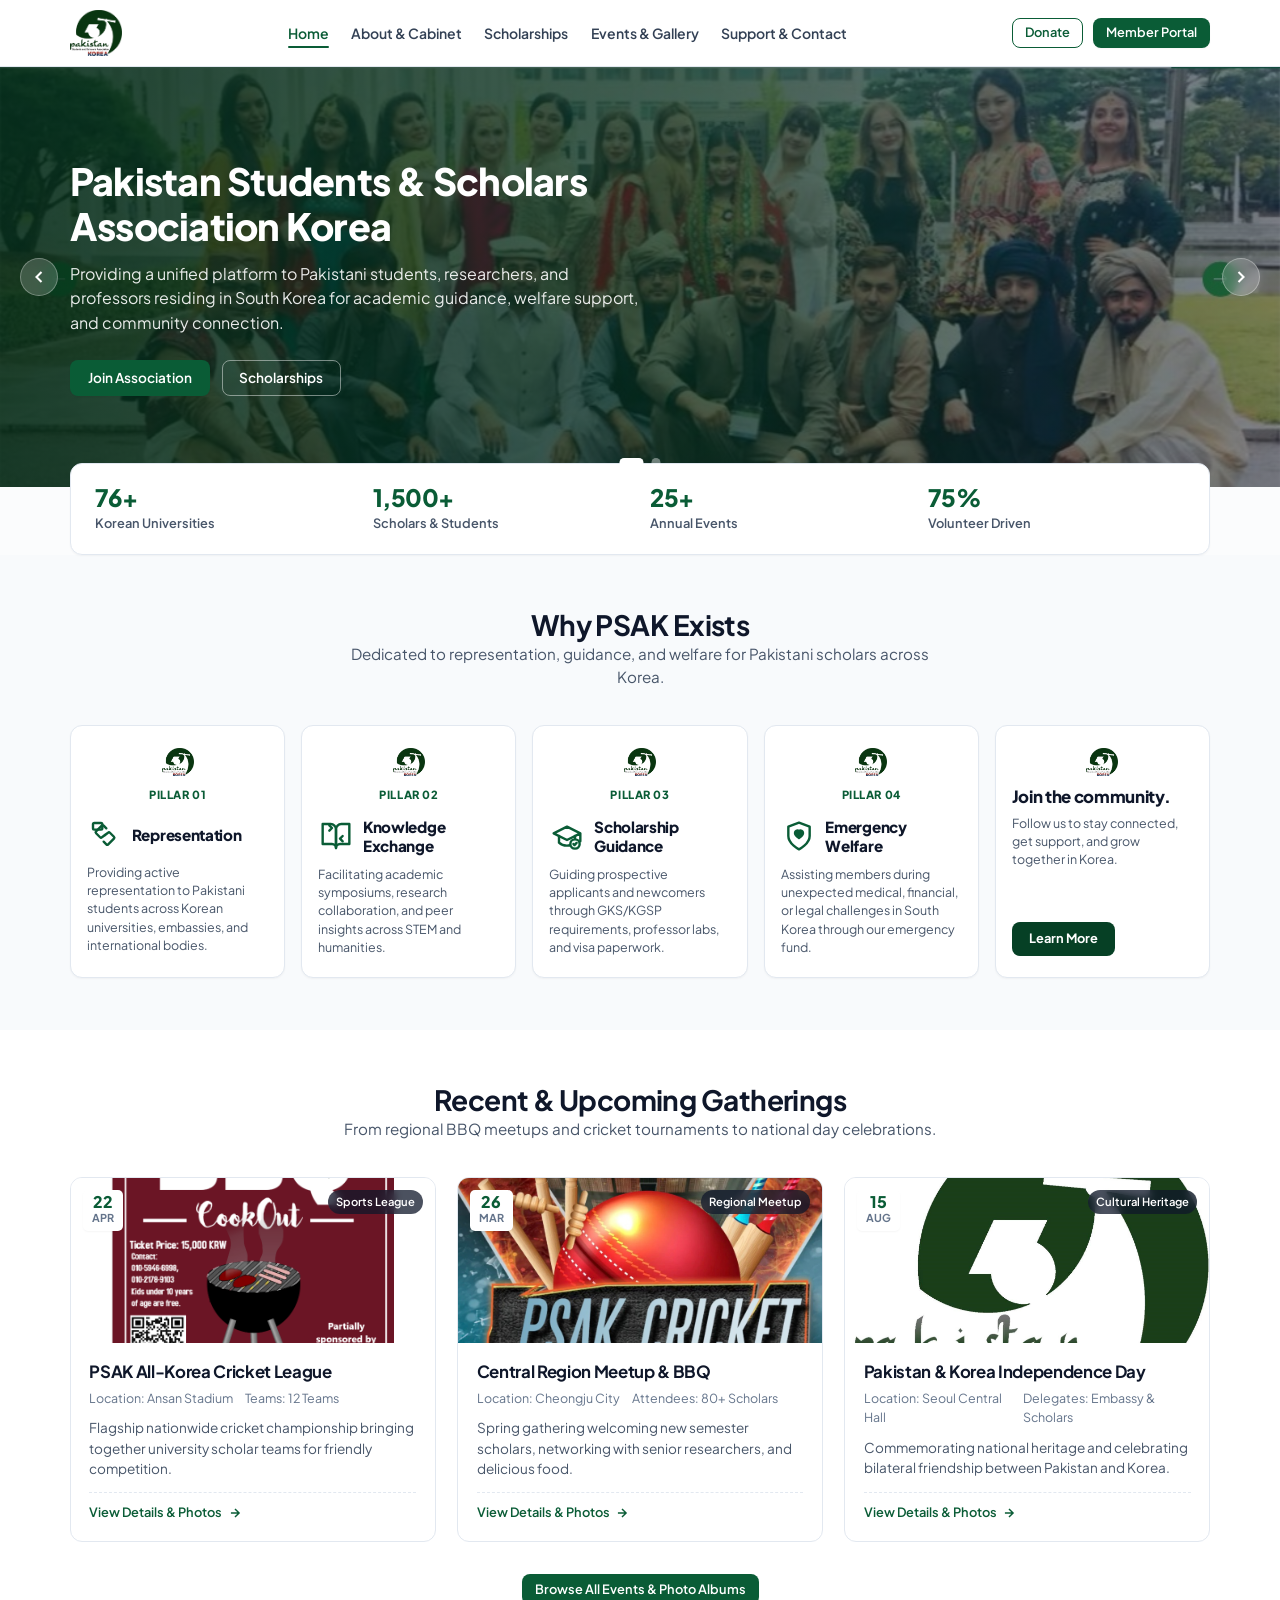
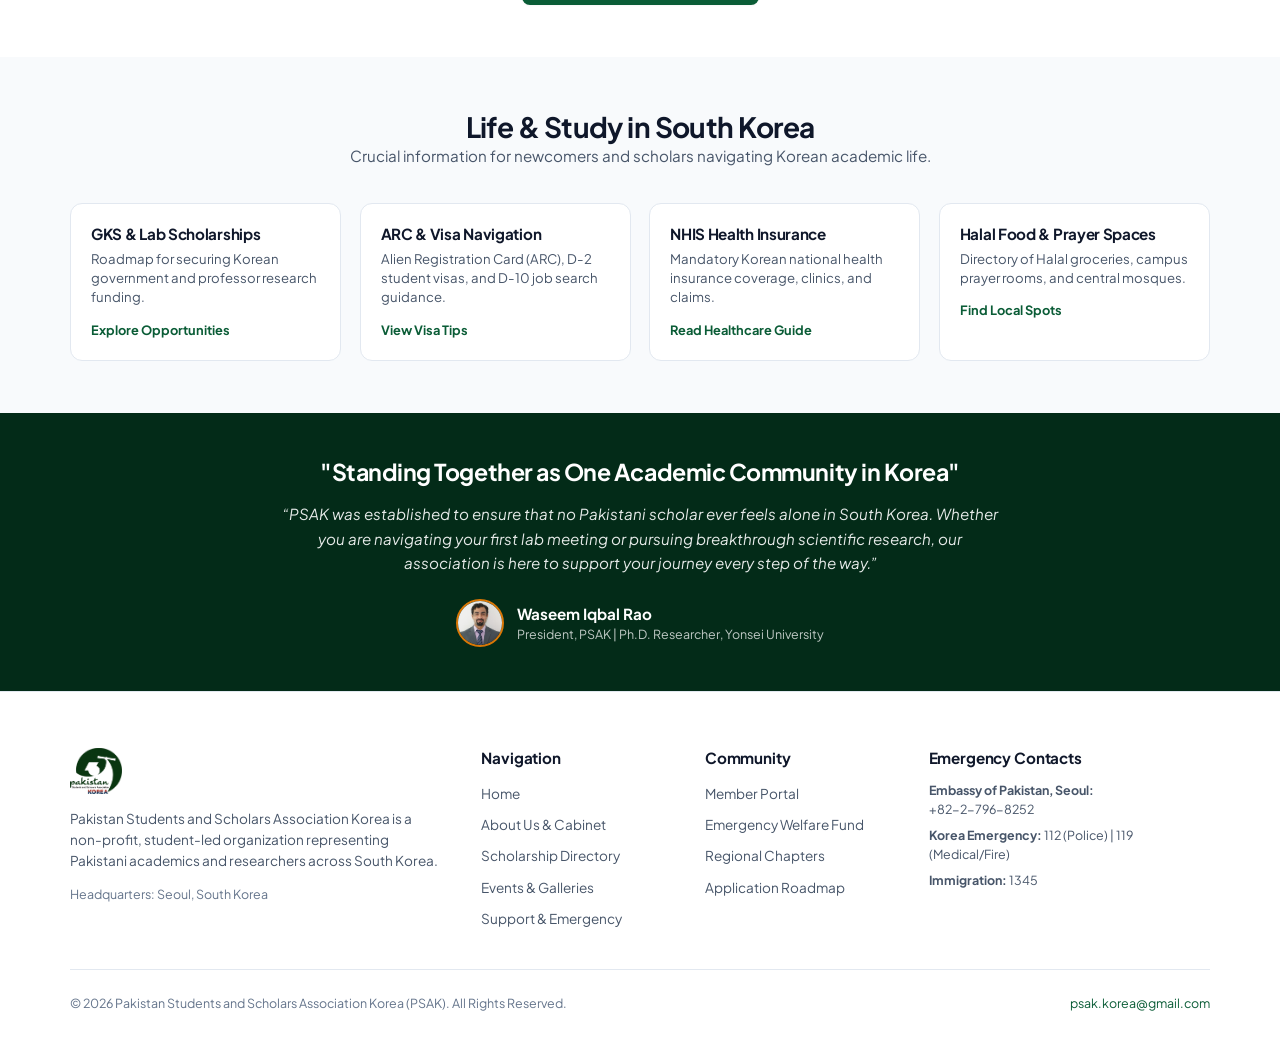
==== psak.site/index.html @ de5d629d "Remove program schedule and highlights section from event modal" ====
<!DOCTYPE html>
<html lang="en">
<head>
  <meta charset="UTF-8">
  <meta name="viewport" content="width=device-width, initial-scale=1.0">
  <title>PSAK | Pakistan Students and Scholars Association Korea</title>
  <meta name="description" content="Official platform for Pakistani students, researchers, and professors residing across South Korea. Empowering academic growth, cultural exchange, and welfare support.">
  <link rel="stylesheet" href="assets/css/style.css">
  <link rel="icon" type="image/png" href="assets/images/psak_logo.png">
</head>
<body>

  <!-- Main Sticky Header -->
  <header class="site-header">
    <div class="container">
      <nav class="nav-container" aria-label="Main Navigation">
        <!-- Official Logo -->
        <a href="index.html" class="brand-logo">
          <img src="assets/images/psak_logo.png" alt="PSAK Logo" class="brand-logo-img">
        </a>

        <!-- Desktop Navigation Menu -->
        <ul class="nav-menu">
          <li><a href="index.html" class="nav-link active">Home</a></li>
          <li><a href="about.html" class="nav-link">About &amp; Cabinet</a></li>
          <li><a href="scholarship.html" class="nav-link">Scholarships</a></li>
          <li><a href="event.html" class="nav-link">Events &amp; Gallery</a></li>
          <li><a href="contact.html" class="nav-link">Support &amp; Contact</a></li>
        </ul>

        <!-- Action Buttons -->
        <div class="nav-actions">
          <button class="btn btn-outline btn-sm open-donate-modal" id="topDonateBtn">Donate</button>
          <a href="login.html" class="btn btn-primary btn-sm">Member Portal</a>
          <button class="mobile-toggle" aria-label="Toggle Navigation Menu">
            <svg width="20" height="20" viewBox="0 0 24 24" fill="none" stroke="currentColor" stroke-width="2" stroke-linecap="round" stroke-linejoin="round">
              <line x1="3" y1="12" x2="21" y2="12"></line><line x1="3" y1="6" x2="21" y2="6"></line><line x1="3" y1="18" x2="21" y2="18"></line>
            </svg>
          </button>
        </div>
      </nav>
    </div>
  </header>

  <!-- Mobile Drawer & Backdrop -->
  <div class="drawer-backdrop"></div>
  <aside class="mobile-drawer">
    <div>
      <div class="drawer-header">
        <a href="index.html" class="brand-logo">
          <img src="assets/images/psak_logo.png" alt="PSAK Logo" style="height: 34px; width: auto;">
        </a>
        <button class="drawer-close" aria-label="Close Navigation Drawer">&times;</button>
      </div>
      <ul class="mobile-menu">
        <li><a href="index.html" class="nav-link active">Home</a></li>
        <li><a href="about.html" class="nav-link">About &amp; Leadership</a></li>
        <li><a href="scholarship.html" class="nav-link">Scholarships in Korea</a></li>
        <li><a href="event.html" class="nav-link">Events &amp; Activities</a></li>
        <li><a href="contact.html" class="nav-link">Contact &amp; Helpdesk</a></li>
      </ul>
    </div>
    <div class="drawer-actions">
      <button class="btn btn-gold btn-block open-donate-modal">Student Emergency Fund</button>
      <a href="login.html" class="btn btn-primary btn-block">Member Portal / Register</a>
    </div>
  </aside>

  <!-- Hero Slideshow Section (Smooth Horizontal Slide-In) -->
  <section class="hero-slider-section">
    <div class="slider-wrapper">
      <div class="slider-track">
        <!-- Slide 1: Original Cultural Gathering Photo -->
        <div class="slide-item" style="background-image: url('assets/images/hero_slide_1.jpg');">
          <div class="slide-overlay"></div>
          <div class="container">
            <div class="slide-content">
              <h1 class="slide-title">Pakistan Students &amp; Scholars Association Korea</h1>
              <p class="slide-desc">
                Providing a unified platform to Pakistani students, researchers, and professors residing in South Korea for academic guidance, welfare support, and community connection.
              </p>
              <div class="slide-cta-group">
                <a href="login.html" class="btn btn-primary">Join Association</a>
                <a href="scholarship.html" class="btn btn-outline-white">Scholarships</a>
              </div>
            </div>
          </div>
        </div>

        <!-- Slide 2: Original Embassy of Pakistan Community Photo -->
        <div class="slide-item" style="background-image: url('assets/images/hero_slide_2.jpg');">
          <div class="slide-overlay"></div>
          <div class="container">
            <div class="slide-content">
              <h1 class="slide-title">Empowering Your Academic Journey in South Korea</h1>
              <p class="slide-desc">
                From laboratory guidance and GKS scholarship navigation to nationwide events, research networks, and welfare assistance.
              </p>
              <div class="slide-cta-group">
                <a href="about.html" class="btn btn-primary">Our Cabinet</a>
                <a href="event.html" class="btn btn-outline-white">Events</a>
              </div>
            </div>
          </div>
        </div>
      </div>
    </div>

    <!-- Navigation Arrows -->
    <div class="slider-arrows">
      <button class="slider-arrow-btn slider-prev" aria-label="Previous Slide">
        <svg width="20" height="20" viewBox="0 0 24 24" fill="none" stroke="currentColor" stroke-width="2.5"><polyline points="15 18 9 12 15 6"></polyline></svg>
      </button>
      <button class="slider-arrow-btn slider-next" aria-label="Next Slide">
        <svg width="20" height="20" viewBox="0 0 24 24" fill="none" stroke="currentColor" stroke-width="2.5"><polyline points="9 18 15 12 9 6"></polyline></svg>
      </button>
    </div>

    <!-- Slide Indicators -->
    <div class="slider-dots">
      <button class="slider-dot active" aria-label="Go to Slide 1"></button>
      <button class="slider-dot" aria-label="Go to Slide 2"></button>
    </div>
  </section>

  <!-- Metric Counter Strip -->
  <section class="container">
    <div class="metrics-strip">
      <div class="metrics-grid">
        <div class="metric-item">
          <div class="metric-number" data-target="109" data-suffix="+">109+</div>
          <div class="metric-label">Korean Universities</div>
        </div>
        <div class="metric-item">
          <div class="metric-number" data-target="1500" data-suffix="+">1,500+</div>
          <div class="metric-label">Scholars &amp; Students</div>
        </div>
        <div class="metric-item">
          <div class="metric-number" data-target="25" data-suffix="+">25+</div>
          <div class="metric-label">Annual Events</div>
        </div>
        <div class="metric-item">
          <div class="metric-number" data-target="100" data-suffix="%">100%</div>
          <div class="metric-label">Volunteer Driven</div>
        </div>
      </div>
    </div>
  </section>

  <!-- Why PSAK Exists Section (5 Pillars with Desktop Grid & Mobile 1-Card Carousel with Arrows & Dots) -->
  <section class="section bg-slate">
    <div class="container">
      <div class="section-header">
        <h2>Why PSAK Exists</h2>
        <p class="lead-text">Dedicated to representation, guidance, and welfare for Pakistani scholars across Korea.</p>
      </div>

      <!-- Carousel Container -->
      <div class="pillars-carousel-wrapper">
        <div class="pillars-5-grid" id="pillarsSliderTrack">
          <!-- Card 1: Representation -->
          <article class="pillar-5-card">
            <img src="assets/images/psak_logo.png" alt="PSAK Logo" class="pillar-top-logo">
            <div class="pillar-tag">PILLAR 01</div>
            <div class="pillar-header-wrap">
              <div class="pillar-svg-icon">
                <svg width="32" height="32" viewBox="0 0 24 24" fill="none" stroke="#0a5c36" stroke-width="1.8" stroke-linecap="round" stroke-linejoin="round">
                  <path d="m11 17 2 2a1 1 0 0 0 1.4 0l4.3-4.3a1 1 0 0 0 0-1.4l-3-3a1 1 0 0 0-1.4 0L12 12"></path>
                  <path d="m13 7-2-2a1 1 0 0 0-1.4 0L5.3 9.3a1 1 0 0 0 0 1.4l3 3a1 1 0 0 0 1.4 0L12 12"></path>
                  <rect x="3" y="3" width="7" height="5" rx="1"></rect>
                </svg>
              </div>
              <h3 class="pillar-title">Representation</h3>
            </div>
            <p class="pillar-desc">
              Providing active representation to Pakistani students across Korean universities, embassies, and international bodies.
            </p>
          </article>

          <!-- Card 2: Knowledge Exchange -->
          <article class="pillar-5-card">
            <img src="assets/images/psak_logo.png" alt="PSAK Logo" class="pillar-top-logo">
            <div class="pillar-tag">PILLAR 02</div>
            <div class="pillar-header-wrap">
              <div class="pillar-svg-icon">
                <svg width="32" height="32" viewBox="0 0 24 24" fill="none" stroke="#0a5c36" stroke-width="1.8" stroke-linecap="round" stroke-linejoin="round">
                  <path d="M2 3h6a4 4 0 0 1 4 4v14a3 3 0 0 0-3-3H2z"></path>
                  <path d="M22 3h-6a4 4 0 0 0-4 4v14a3 3 0 0 1 3-3h7z"></path>
                  <path d="m7 8 2-2-2-2"></path>
                  <path d="m17 12-2 2 2 2"></path>
                </svg>
              </div>
              <h3 class="pillar-title">Knowledge<br>Exchange</h3>
            </div>
            <p class="pillar-desc">
              Facilitating academic symposiums, research collaboration, and peer insights across STEM and humanities.
            </p>
          </article>

          <!-- Card 3: Scholarship Guidance -->
          <article class="pillar-5-card">
            <img src="assets/images/psak_logo.png" alt="PSAK Logo" class="pillar-top-logo">
            <div class="pillar-tag">PILLAR 03</div>
            <div class="pillar-header-wrap">
              <div class="pillar-svg-icon">
                <svg width="32" height="32" viewBox="0 0 24 24" fill="none" stroke="#0a5c36" stroke-width="1.8" stroke-linecap="round" stroke-linejoin="round">
                  <path d="M22 10v6M2 10l10-5 10 5-10 5z"></path>
                  <path d="M6 12v5c3 3 9 3 12 0v-5"></path>
                  <circle cx="18" cy="18" r="3.5" fill="#f0fdf4"></circle>
                  <path d="m16.8 18 0.8 0.8 1.6-1.6"></path>
                </svg>
              </div>
              <h3 class="pillar-title">Scholarship<br>Guidance</h3>
            </div>
            <p class="pillar-desc">
              Guiding prospective applicants and newcomers through GKS/KGSP requirements, professor labs, and visa paperwork.
            </p>
          </article>

          <!-- Card 4: Emergency Welfare -->
          <article class="pillar-5-card">
            <img src="assets/images/psak_logo.png" alt="PSAK Logo" class="pillar-top-logo">
            <div class="pillar-tag">PILLAR 04</div>
            <div class="pillar-header-wrap">
              <div class="pillar-svg-icon">
                <svg width="32" height="32" viewBox="0 0 24 24" fill="none" stroke="#0a5c36" stroke-width="1.8" stroke-linecap="round" stroke-linejoin="round">
                  <path d="M12 22s8-4 8-10V5l-8-3-8 3v7c0 6 8 10 8 10z"></path>
                  <path d="M12 8.5c-1.3-1.3-3 0-3 1.3 0 1.8 3 3.7 3 3.7s3-1.9 3-3.7c0-1.3-1.7-2.6-3-1.3z" fill="#0a5c36"></path>
                </svg>
              </div>
              <h3 class="pillar-title">Emergency<br>Welfare</h3>
            </div>
            <p class="pillar-desc">
              Assisting members during unexpected medical, financial, or legal challenges in South Korea through our emergency fund.
            </p>
          </article>

          <!-- Card 5: Join the Community CTA -->
          <article class="pillar-5-card cta-card">
            <div>
              <img src="assets/images/psak_logo.png" alt="PSAK Logo" class="pillar-top-logo">
              <h3 class="cta-title">Join the community.</h3>
              <p class="pillar-desc" style="margin-bottom: 1.25rem;">
                Follow us to stay connected, get support, and grow together in Korea.
              </p>
            </div>
            <a href="login.html" class="btn btn-learn-more">Learn More</a>
          </article>
        </div>
      </div>

      <!-- Mobile Slider Controls (Arrows and Dots beneath cards) -->
      <div class="pillars-mobile-controls" aria-label="Pillars Slider Controls">
        <button class="pillars-arrow-btn" id="pillarPrevBtn" aria-label="Previous Pillar">
          <svg width="18" height="18" viewBox="0 0 24 24" fill="none" stroke="currentColor" stroke-width="2.5"><polyline points="15 18 9 12 15 6"></polyline></svg>
        </button>
        <div class="pillars-dots" id="pillarDots"></div>
        <button class="pillars-arrow-btn" id="pillarNextBtn" aria-label="Next Pillar">
          <svg width="18" height="18" viewBox="0 0 24 24" fill="none" stroke="currentColor" stroke-width="2.5"><polyline points="9 18 15 12 9 6"></polyline></svg>
        </button>
      </div>
    </div>
  </section>

  <!-- Featured Community Activities / Events Section (Placed on top of Guides section) -->
  <section class="section bg-white">
    <div class="container">
      <div class="section-header">
        <h2>Recent &amp; Upcoming Gatherings</h2>
        <p class="lead-text">From regional BBQ meetups and cricket tournaments to national day celebrations.</p>
      </div>

      <div class="events-grid">
        <!-- Event 1 -->
        <article class="event-card" data-event-id="cricket-league">
          <div class="event-image-wrap">
            <img src="assets/images/events/event_cricket_cover.png" alt="PSAK Cricket League">
            <div class="event-date-badge">
              <span class="day">22</span>
              <span class="month">Apr</span>
            </div>
            <span class="event-category-tag">Sports League</span>
          </div>
          <div class="event-body">
            <h3 class="event-title">PSAK All-Korea Cricket League</h3>
            <div class="event-meta">
              <span>Location: Ansan Stadium</span>
              <span>Teams: 12 Teams</span>
            </div>
            <p class="event-desc">
              Flagship nationwide cricket championship bringing together university scholar teams for friendly competition.
            </p>
          </div>
        </article>

        <!-- Event 2 -->
        <article class="event-card" data-event-id="bbq-meetup">
          <div class="event-image-wrap">
            <img src="assets/images/events/event_bbq_cover.jpg" alt="Central Region Cheongju BBQ">
            <div class="event-date-badge">
              <span class="day">26</span>
              <span class="month">Mar</span>
            </div>
            <span class="event-category-tag">Regional Meetup</span>
          </div>
          <div class="event-body">
            <h3 class="event-title">Central Region Meetup &amp; BBQ</h3>
            <div class="event-meta">
              <span>Location: Cheongju City</span>
              <span>Attendees: 80+ Scholars</span>
            </div>
            <p class="event-desc">
              Spring gathering welcoming new semester scholars, networking with senior researchers, and delicious food.
            </p>
          </div>
        </article>

        <!-- Event 3 -->
        <article class="event-card" data-event-id="independence-day">
          <div class="event-image-wrap">
            <img src="assets/images/events/event_indep_cover.jpg" alt="Independence Day Celebrations">
            <div class="event-date-badge">
              <span class="day">15</span>
              <span class="month">Aug</span>
            </div>
            <span class="event-category-tag">Cultural Heritage</span>
          </div>
          <div class="event-body">
            <h3 class="event-title">Pakistan &amp; Korea Independence Day</h3>
            <div class="event-meta">
              <span>Location: Seoul Central Hall</span>
              <span>Delegates: Embassy &amp; Scholars</span>
            </div>
            <p class="event-desc">
              Commemorating national heritage and celebrating bilateral friendship between Pakistan and Korea.
            </p>
          </div>
        </article>
      </div>

      <div style="text-align: center; margin-top: 2rem;">
        <a href="event.html" class="btn btn-primary btn-sm">Browse All Events &amp; Photo Albums</a>
      </div>
    </div>
  </section>

  <!-- Quick Student Guides to Korea Section -->
  <section class="section bg-slate">
    <div class="container">
      <div class="section-header">
        <h2>Life &amp; Study in South Korea</h2>
        <p class="lead-text">Crucial information for newcomers and scholars navigating Korean academic life.</p>
      </div>

      <div class="guides-grid">
        <div class="guide-box">
          <div class="guide-info">
            <h4>GKS &amp; Lab Scholarships</h4>
            <p>Roadmap for securing Korean government and professor research funding.</p>
            <a href="scholarship.html" class="guide-link">Explore Opportunities</a>
          </div>
        </div>
        <div class="guide-box">
          <div class="guide-info">
            <h4>ARC &amp; Visa Navigation</h4>
            <p>Alien Registration Card (ARC), D-2 student visas, and D-10 job search guidance.</p>
            <a href="contact.html" class="guide-link">View Visa Tips</a>
          </div>
        </div>
        <div class="guide-box">
          <div class="guide-info">
            <h4>NHIS Health Insurance</h4>
            <p>Mandatory Korean national health insurance coverage, clinics, and claims.</p>
            <a href="contact.html" class="guide-link">Read Healthcare Guide</a>
          </div>
        </div>
        <div class="guide-box">
          <div class="guide-info">
            <h4>Halal Food &amp; Prayer Spaces</h4>
            <p>Directory of Halal groceries, campus prayer rooms, and central mosques.</p>
            <a href="contact.html" class="guide-link">Find Local Spots</a>
          </div>
        </div>
      </div>
    </div>
  </section>

  <!-- President's Message Banner -->
  <section class="section bg-emerald" style="padding-top: 2.75rem; padding-bottom: 2.75rem;">
    <div class="container">
      <div style="max-width: 720px; margin: 0 auto; text-align: center;">
        <h2 style="color: var(--white); margin-bottom: 1rem; font-size: 1.45rem;">"Standing Together as One Academic Community in Korea"</h2>
        <blockquote style="font-size: 0.95rem; line-height: 1.6; color: rgba(255, 255, 255, 0.9); margin-bottom: 1.5rem; font-style: italic;">
          “PSAK was established to ensure that no Pakistani scholar ever feels alone in South Korea. Whether you are navigating your first lab meeting or pursuing breakthrough scientific research, our association is here to support your journey every step of the way.”
        </blockquote>
        <div style="display: flex; align-items: center; justify-content: center; gap: 0.85rem;">
          <img src="assets/images/team/waseem_iqbal_president.jpg" alt="President" style="width: 48px; height: 48px; border-radius: 50%; border: 2px solid var(--accent); object-fit: cover;">
          <div style="text-align: left;">
            <div style="font-weight: 700; color: var(--white); font-size: 0.95rem;">Waseem Iqbal Rao</div>
            <div style="font-size: 0.78rem; color: rgba(255, 255, 255, 0.75);">President, PSAK | Ph.D. Researcher, Yonsei University</div>
          </div>
        </div>
      </div>
    </div>
  </section>

  <!-- Emergency Support & Donation Modal -->
  <div class="modal-overlay" id="donationModal" role="dialog" aria-modal="true" aria-labelledby="modalTitle">
    <div class="modal-card">
      <button class="modal-close-btn close-modal" aria-label="Close modal">&times;</button>
      <div style="text-align: center; margin-bottom: 1rem;">
        <h3 id="modalTitle" style="font-size: 1.25rem;">PSAK Student Emergency Fund</h3>
        <p style="font-size: 0.825rem; color: var(--slate-600); margin-top: 0.35rem;">
          Your contributions directly assist fellow Pakistani students facing urgent medical, accommodation, or emergency situations in South Korea.
        </p>
      </div>

      <div class="bank-detail-box">
        <div class="bank-row">
          <span class="bank-label">Bank Name</span>
          <span class="bank-value">KEB HANA BANK (하나은행)</span>
        </div>
        <div class="bank-row">
          <span class="bank-label">Account Number</span>
          <span class="bank-value" id="accountNumDisplay">545-910007-72004</span>
        </div>
        <div class="bank-row">
          <span class="bank-label">Account Holder</span>
          <span class="bank-value">파키스탄 스트던트 앤드 (PSAK)</span>
        </div>
      </div>

      <div style="display: flex; flex-direction: column; gap: 0.5rem;">
        <button class="btn btn-primary btn-block copy-account-btn" data-account="545-910007-72004">
          Copy Account (545-910007-72004)
        </button>
        <button class="btn btn-secondary btn-block close-modal">Close</button>
      </div>
    </div>
  </div>

  <div class="toast-msg"></div>

  <!-- Clean White Footer with Official Logo -->
  <footer class="site-footer">
    <div class="container">
      <div class="footer-grid">
        <div class="footer-col">
          <a href="index.html" class="brand-logo" style="margin-bottom: 0.85rem;">
            <img src="assets/images/psak_logo.png" alt="PSAK Logo" style="height: 46px; width: auto; max-width: 170px; object-fit: contain;">
          </a>
          <p style="margin-bottom: 0.85rem;">
            Pakistan Students and Scholars Association Korea is a non-profit, student-led organization representing Pakistani academics and researchers across South Korea.
          </p>
          <p style="font-size: 0.78rem; color: var(--slate-500);">
            Headquarters: Seoul, South Korea
          </p>
        </div>

        <div class="footer-col">
          <h4>Navigation</h4>
          <ul class="footer-links">
            <li><a href="index.html">Home</a></li>
            <li><a href="about.html">About Us &amp; Cabinet</a></li>
            <li><a href="scholarship.html">Scholarship Directory</a></li>
            <li><a href="event.html">Events &amp; Galleries</a></li>
            <li><a href="contact.html">Support &amp; Emergency</a></li>
          </ul>
        </div>

        <div class="footer-col">
          <h4>Community</h4>
          <ul class="footer-links">
            <li><a href="login.html">Member Portal</a></li>
            <li><a href="#" class="open-donate-modal">Emergency Welfare Fund</a></li>
            <li><a href="about.html#regional">Regional Chapters</a></li>
            <li><a href="scholarship.html#roadmap">Application Roadmap</a></li>
          </ul>
        </div>

        <div class="footer-col">
          <h4>Emergency Contacts</h4>
          <p style="font-size: 0.78rem; margin-bottom: 0.4rem;">
            <strong>Embassy of Pakistan, Seoul:</strong><br>
            +82-2-796-8252
          </p>
          <p style="font-size: 0.78rem; margin-bottom: 0.4rem;">
            <strong>Korea Emergency:</strong> 112 (Police) | 119 (Medical/Fire)
          </p>
          <p style="font-size: 0.78rem;">
            <strong>Immigration:</strong> 1345
          </p>
        </div>
      </div>

      <div class="footer-bottom">
        <div>&copy; 2026 Pakistan Students and Scholars Association Korea (PSAK). All Rights Reserved.</div>
        <div style="display: flex; gap: 1rem;">
          <a href="mailto:psak.korea@gmail.com">psak.korea@gmail.com</a>
        </div>
      </div>
    </div>
  </footer>

  <!-- Interactive Event Details & Related Pictures Modal -->
  <div class="event-detail-modal-overlay" id="eventDetailModal" role="dialog" aria-modal="true" aria-labelledby="eventModalTitle">
    <div class="event-detail-modal-card">
      
      <!-- Hero Header -->
      <div class="event-modal-hero">
        <img src="" alt="" id="eventModalCoverImg" class="event-modal-hero-bg">
        <div class="event-modal-header-top">
          <span class="event-modal-category" id="eventModalCategoryBadge">Event</span>
          <button class="event-modal-close-btn" aria-label="Close Event Details">&times;</button>
        </div>
        <h2 class="event-modal-title" id="eventModalTitle">Event Title</h2>
        <div class="event-modal-meta-grid">
          <div class="event-modal-meta-chip">
            <svg width="15" height="15" viewBox="0 0 24 24" fill="none" stroke="currentColor" stroke-width="2"><circle cx="12" cy="12" r="10"/><polyline points="12 6 12 12 16 14"/></svg>
            <span id="eventModalDate">Date &amp; Time</span>
          </div>
          <div class="event-modal-meta-chip">
            <svg width="15" height="15" viewBox="0 0 24 24" fill="none" stroke="currentColor" stroke-width="2"><path d="M21 10c0 7-9 13-9 13s-9-6-9-13a9 9 0 0 1 18 0z"/><circle cx="12" cy="10" r="3"/></svg>
            <span id="eventModalLocation">Location</span>
          </div>
          <div class="event-modal-meta-chip">
            <svg width="15" height="15" viewBox="0 0 24 24" fill="none" stroke="currentColor" stroke-width="2"><path d="M17 21v-2a4 4 0 0 0-4-4H5a4 4 0 0 0-4 4v2"/><circle cx="9" cy="7" r="4"/><path d="M23 21v-2a4 4 0 0 0-3-3.87"/><path d="M16 3.13a4 4 0 0 1 0 7.75"/></svg>
            <span id="eventModalAttendance">Attendance</span>
          </div>
          <div class="event-modal-meta-chip">
            <svg width="15" height="15" viewBox="0 0 24 24" fill="none" stroke="currentColor" stroke-width="2"><rect x="3" y="4" width="18" height="18" rx="2" ry="2"/><line x1="16" y1="2" x2="16" y2="6"/><line x1="8" y1="2" x2="8" y2="6"/><line x1="3" y1="10" x2="21" y2="10"/></svg>
            <span id="eventModalOrganizer">Organizer</span>
          </div>
        </div>
      </div>

      <!-- Scrollable Body -->
      <div class="event-modal-body">
        
        <!-- About Program -->
        <div class="event-modal-section">
          <h4 class="event-modal-section-title">
            <svg width="18" height="18" viewBox="0 0 24 24" fill="none" stroke="currentColor" stroke-width="2"><circle cx="12" cy="12" r="10"/><line x1="12" y1="16" x2="12" y2="12"/><line x1="12" y1="8" x2="12.01" y2="8"/></svg>
            Program Overview
          </h4>
          <p class="event-modal-desc-text" id="eventModalOverview"></p>
        </div>

        <!-- Important Information & Inclusions -->
        <div class="event-modal-section">
          <h4 class="event-modal-section-title">
            <svg width="18" height="18" viewBox="0 0 24 24" fill="none" stroke="currentColor" stroke-width="2"><path d="M14 2H6a2 2 0 0 0-2 2v16a2 2 0 0 0 2 2h12a2 2 0 0 0 2-2V8z"/><polyline points="14 2 14 8 20 8"/></svg>
            Key Details &amp; Event Inclusions
          </h4>
          <div class="event-inclusions-grid" id="eventModalInclusions"></div>
        </div>

        <!-- Related Pictures & Gallery Album -->
        <div class="event-modal-section">
          <h4 class="event-modal-section-title">
            <svg width="18" height="18" viewBox="0 0 24 24" fill="none" stroke="currentColor" stroke-width="2"><rect x="3" y="3" width="18" height="18" rx="2" ry="2"/><circle cx="8.5" cy="8.5" r="1.5"/><polyline points="21 15 16 10 5 21"/></svg>
            Related Pictures &amp; Event Album <span class="count-badge" id="eventModalPhotosCount">(0 Photos)</span>
          </h4>
          <p style="font-size: 0.8rem; color: var(--slate-500); margin-bottom: 0.85rem;">Click any photo below to inspect high-resolution album capture.</p>
          <div class="event-photos-grid" id="eventModalPhotos"></div>
        </div>

      </div>

      <!-- Footer Actions -->
      <div class="event-modal-footer">
        <div class="event-modal-footer-left">
          <button type="button" class="btn btn-outline btn-sm" id="eventModalShareBtn">
            <svg width="14" height="14" viewBox="0 0 24 24" fill="none" stroke="currentColor" stroke-width="2" style="margin-right: 4px;"><circle cx="18" cy="5" r="3"/><circle cx="6" cy="12" r="3"/><circle cx="18" cy="19" r="3"/><line x1="8.59" y1="13.51" x2="15.42" y2="17.49"/><line x1="15.41" y1="6.51" x2="8.59" y2="10.49"/></svg>
            Share Event
          </button>
          <button type="button" class="btn btn-outline btn-sm" id="eventModalContactBtn">
            Contact Organizer
          </button>
        </div>
        <div class="event-modal-footer-right">
          <button type="button" class="btn btn-primary btn-sm" id="eventModalCloseBtn">Close</button>
        </div>
      </div>

    </div>
  </div>

  <!-- Interactive Lightbox Modal -->
  <div class="lightbox-modal" id="galleryLightbox" role="dialog" aria-modal="true">
    <button class="lightbox-close" aria-label="Close Lightbox">&times;</button>
    <div class="lightbox-content">
      <img src="" alt="Enlarged Photo" class="lightbox-img">
      <div class="lightbox-caption"></div>
    </div>
  </div>

  <script src="assets/js/slider.js"></script>
  <script src="assets/js/main.js"></script>
  <script src="assets/js/gallery.js"></script>
  <script src="assets/js/events-modal.js"></script>
</body>
</html>
---- psak.site/assets/css/style.css ----
/* ==========================================================================
   PSAK (Pakistan Students and Scholars Association Korea)
   Modern Minimal Design System & Refined Stylesheet
   ========================================================================== */

@import url('https://fonts.googleapis.com/css2?family=Plus+Jakarta+Sans:ital,wght@0,400;0,500;0,600;0,700;0,800;1,400;1,600&display=swap');

/* --- Design Tokens & Variables --- */
:root {
  /* Brand Colors */
  --primary: #0a5c36;
  --primary-dark: #064025;
  --primary-deep: #032b18;
  --primary-light: #16a34a;
  --primary-50: #f0fdf4;
  --primary-100: #dcfce7;
  --primary-200: #bbf7d0;

  /* Accent Gold / Amber */
  --accent: #d97706;
  --accent-light: #f59e0b;
  --accent-50: #fffbeb;
  --accent-100: #fef3c7;

  /* Neutral Slates */
  --slate-900: #0f172a;
  --slate-800: #1e293b;
  --slate-700: #334155;
  --slate-600: #475569;
  --slate-500: #64748b;
  --slate-400: #94a3b8;
  --slate-300: #cbd5e1;
  --slate-200: #e2e8f0;
  --slate-100: #f1f5f9;
  --slate-50: #f8fafc;
  --white: #ffffff;

  /* Typography */
  --font-main: 'Plus Jakarta Sans', -apple-system, BlinkMacSystemFont, 'Segoe UI', Roboto, Helvetica, Arial, sans-serif;

  /* Shadows */
  --shadow-sm: 0 1px 2px 0 rgba(0, 0, 0, 0.04);
  --shadow-md: 0 4px 6px -1px rgba(0, 0, 0, 0.05), 0 2px 4px -2px rgba(0, 0, 0, 0.03);
  --shadow-lg: 0 10px 15px -3px rgba(0, 0, 0, 0.06), 0 4px 6px -4px rgba(0, 0, 0, 0.02);
  --shadow-xl: 0 20px 25px -5px rgba(0, 0, 0, 0.07), 0 8px 10px -6px rgba(0, 0, 0, 0.03);
  --shadow-emerald: 0 8px 20px -4px rgba(10, 92, 54, 0.2);

  /* Borders & Radius */
  --radius-sm: 5px;
  --radius-md: 8px;
  --radius-lg: 12px;
  --radius-xl: 18px;
  --radius-full: 9999px;
  --border-color: #e2e8f0;

  /* Transitions */
  --transition-fast: 0.15s ease;
  --transition-normal: 0.25s ease;
  --transition-smooth: 0.35s cubic-bezier(0.16, 1, 0.3, 1);
}

/* --- Base & Reset --- */
*, *::before, *::after {
  box-sizing: border-box;
  margin: 0;
  padding: 0;
}

html, body {
  width: 100%;
  max-width: 100%;
  overflow-x: hidden;
}

html {
  font-family: var(--font-main);
  color: var(--slate-800);
  background-color: #fbfcfd;
  line-height: 1.55;
  -webkit-text-size-adjust: 100%;
  scroll-behavior: smooth;
}

body {
  font-size: 0.9375rem;
  font-weight: 400;
  display: flex;
  flex-direction: column;
  min-height: 100vh;
}

img, svg {
  display: block;
  max-width: 100%;
  height: auto;
}

a {
  color: var(--primary);
  text-decoration: none;
  transition: color var(--transition-fast);
}

a:hover {
  color: var(--primary-dark);
}

button, input, select, textarea {
  font-family: inherit;
  font-size: inherit;
}

/* --- Refined Minimal Typography --- */
h1, h2, h3, h4, h5, h6 {
  color: var(--slate-900);
  font-weight: 700;
  line-height: 1.25;
  letter-spacing: -0.02em;
}

h1 { font-size: clamp(1.65rem, 2.5vw + 0.8rem, 2.25rem); }
h2 { font-size: clamp(1.35rem, 1.8vw + 0.5rem, 1.75rem); }
h3 { font-size: clamp(1.1rem, 1.2vw + 0.3rem, 1.35rem); }
h4 { font-size: 1.05rem; }
p { color: var(--slate-600); margin-bottom: 0.85rem; font-size: 0.925rem; }
p:last-child { margin-bottom: 0; }

.lead-text {
  font-size: 0.95rem;
  color: var(--slate-600);
  line-height: 1.55;
}

.section-header {
  text-align: center;
  max-width: 620px;
  margin: 0 auto 2.25rem auto;
}

.section-header.text-left {
  text-align: left;
  margin-left: 0;
}

/* --- Layout Containers --- */
.container {
  width: 100%;
  max-width: 1180px;
  margin-left: auto;
  margin-right: auto;
  padding-left: 1.25rem;
  padding-right: 1.25rem;
}

.section {
  padding-top: 3.25rem;
  padding-bottom: 3.25rem;
  position: relative;
}

.section-sm {
  padding-top: 2.25rem;
  padding-bottom: 2.25rem;
}

.bg-slate { background-color: var(--slate-50); }
.bg-white { background-color: var(--white); }
.bg-emerald { background-color: var(--primary-deep); color: var(--white); }

/* --- Main Header & Sticky Navigation --- */
.site-header {
  position: sticky;
  top: 0;
  z-index: 1000;
  background-color: rgba(255, 255, 255, 0.98);
  backdrop-filter: blur(10px);
  -webkit-backdrop-filter: blur(10px);
  border-bottom: 1px solid var(--border-color);
  transition: all var(--transition-normal);
}

.site-header.scrolled {
  box-shadow: var(--shadow-sm);
}

.nav-container {
  display: flex;
  align-items: center;
  justify-content: space-between;
  height: 4.1rem;
  gap: 1rem;
}

/* Header Logo */
.brand-logo {
  display: flex;
  align-items: center;
  gap: 0.6rem;
  text-decoration: none;
  flex-shrink: 0;
}

.brand-logo-img {
  height: 46px;
  width: auto;
  max-width: 180px;
  object-fit: contain;
  display: block;
}

/* Desktop Navigation Menu */
.nav-menu {
  display: flex;
  align-items: center;
  gap: 1.4rem;
  list-style: none;
}

.nav-link {
  font-size: 0.875rem;
  font-weight: 600;
  color: var(--slate-700);
  padding: 0.4rem 0;
  position: relative;
  transition: color var(--transition-fast);
}

.nav-link:hover, .nav-link.active {
  color: var(--primary);
}

.nav-link.active::after {
  content: '';
  position: absolute;
  bottom: 0;
  left: 0;
  right: 0;
  height: 2px;
  background-color: var(--primary);
  border-radius: 2px;
}

/* Header Actions */
.nav-actions {
  display: flex;
  align-items: center;
  gap: 0.6rem;
  flex-shrink: 0;
}

/* Mobile Hamburger Toggle */
.mobile-toggle {
  display: none;
  background: transparent;
  border: 1px solid var(--slate-200);
  border-radius: var(--radius-md);
  padding: 0.35rem;
  cursor: pointer;
  color: var(--slate-800);
  width: 36px;
  height: 36px;
  align-items: center;
  justify-content: center;
  transition: background var(--transition-fast);
}

.mobile-toggle:hover {
  background-color: var(--slate-100);
}

/* Mobile Drawer */
.mobile-drawer {
  position: fixed;
  top: 0;
  right: -100%;
  width: 82%;
  max-width: 310px;
  height: 100vh;
  background-color: var(--white);
  z-index: 1100;
  box-shadow: -6px 0 20px rgba(0, 0, 0, 0.1);
  padding: 1.25rem 1.25rem;
  display: flex;
  flex-direction: column;
  justify-content: space-between;
  transition: right var(--transition-smooth);
}

.mobile-drawer.open {
  right: 0;
}

.drawer-backdrop {
  position: fixed;
  top: 0;
  left: 0;
  width: 100vw;
  height: 100vh;
  background-color: rgba(15, 23, 42, 0.45);
  backdrop-filter: blur(3px);
  z-index: 1050;
  opacity: 0;
  visibility: hidden;
  transition: all var(--transition-normal);
}

.drawer-backdrop.active {
  opacity: 1;
  visibility: visible;
}

.drawer-header {
  display: flex;
  align-items: center;
  justify-content: space-between;
  margin-bottom: 1.5rem;
  padding-bottom: 0.75rem;
  border-bottom: 1px solid var(--slate-200);
}

.drawer-close {
  background: none;
  border: none;
  font-size: 1.4rem;
  cursor: pointer;
  color: var(--slate-600);
  padding: 0.25rem;
}

.mobile-menu {
  list-style: none;
  display: flex;
  flex-direction: column;
  gap: 0.4rem;
}

.mobile-menu .nav-link {
  display: block;
  font-size: 0.95rem;
  padding: 0.6rem 0.85rem;
  border-radius: var(--radius-md);
}

.mobile-menu .nav-link:hover, .mobile-menu .nav-link.active {
  background-color: var(--primary-50);
}

.drawer-actions {
  display: flex;
  flex-direction: column;
  gap: 0.6rem;
  padding-top: 1.25rem;
  border-top: 1px solid var(--slate-200);
}

/* --- Buttons --- */
.btn {
  display: inline-flex;
  align-items: center;
  justify-content: center;
  gap: 0.4rem;
  font-size: 0.85rem;
  font-weight: 600;
  padding: 0.5rem 1.05rem;
  border-radius: var(--radius-md);
  border: 1px solid transparent;
  cursor: pointer;
  transition: all var(--transition-normal);
  line-height: 1.35;
  white-space: nowrap;
}

.btn-sm {
  padding: 0.35rem 0.75rem;
  font-size: 0.8rem;
}

.btn-lg {
  padding: 0.65rem 1.4rem;
  font-size: 0.925rem;
  border-radius: var(--radius-md);
}

.btn-primary {
  background-color: var(--primary);
  color: var(--white);
  box-shadow: var(--shadow-sm);
}

.btn-primary:hover {
  background-color: var(--primary-dark);
  color: var(--white);
  box-shadow: var(--shadow-emerald);
  transform: translateY(-1px);
}

.btn-secondary {
  background-color: var(--slate-100);
  color: var(--slate-800);
  border-color: var(--slate-200);
}

.btn-secondary:hover {
  background-color: var(--slate-200);
  color: var(--slate-900);
}

.btn-outline {
  background-color: transparent;
  color: var(--primary);
  border-color: var(--primary);
}

.btn-outline:hover {
  background-color: var(--primary);
  color: var(--white);
}

.btn-outline-white {
  background-color: transparent;
  color: var(--white);
  border-color: rgba(255, 255, 255, 0.45);
}

.btn-outline-white:hover {
  background-color: rgba(255, 255, 255, 0.15);
  border-color: var(--white);
  color: var(--white);
}

.btn-gold {
  background-color: var(--accent);
  color: var(--white);
}

.btn-gold:hover {
  background-color: #b45309;
  color: var(--white);
  transform: translateY(-1px);
}

.btn-block {
  width: 100%;
}

/* --- Hero Slideshow Section (Smooth Horizontal Slide-In) --- */
.hero-slider-section {
  position: relative;
  background-color: var(--slate-900);
  min-height: 420px;
  overflow: hidden;
}

.slider-wrapper {
  position: relative;
  width: 100%;
  height: 420px;
  overflow: hidden;
}

.slider-track {
  display: flex;
  width: 100%;
  height: 100%;
  transition: transform 0.6s cubic-bezier(0.25, 1, 0.5, 1);
  will-change: transform;
}

.slide-item {
  min-width: 100%;
  width: 100%;
  height: 100%;
  position: relative;
  background-size: cover;
  background-position: center center;
  background-repeat: no-repeat;
  display: flex;
  align-items: center;
  flex-shrink: 0;
}

.slide-overlay {
  position: absolute;
  top: 0;
  left: 0;
  right: 0;
  bottom: 0;
  background: linear-gradient(
    90deg,
    rgba(3, 43, 24, 0.88) 0%,
    rgba(3, 43, 24, 0.72) 55%,
    rgba(15, 23, 42, 0.5) 100%
  );
  z-index: 1;
}

.slide-content {
  position: relative;
  z-index: 3;
  color: var(--white);
  max-width: 660px;
  padding: 1.5rem 0;
}

.slide-title {
  color: var(--white);
  font-size: clamp(1.45rem, 2.8vw + 0.6rem, 2.35rem);
  font-weight: 800;
  line-height: 1.2;
  margin-bottom: 0.85rem;
  letter-spacing: -0.02em;
}

.slide-desc {
  color: rgba(255, 255, 255, 0.9);
  font-size: clamp(0.85rem, 1.1vw + 0.3rem, 1.0rem);
  line-height: 1.55;
  margin-bottom: 1.5rem;
  max-width: 580px;
}

.slide-cta-group {
  display: flex;
  align-items: center;
  flex-wrap: wrap;
  gap: 0.75rem;
}

/* Slider Controls */
.slider-arrows {
  position: absolute;
  top: 50%;
  left: 0;
  right: 0;
  transform: translateY(-50%);
  display: flex;
  justify-content: space-between;
  padding: 0 1.25rem;
  z-index: 10;
  pointer-events: none;
}

.slider-arrow-btn {
  pointer-events: auto;
  width: 38px;
  height: 38px;
  border-radius: 50%;
  background-color: rgba(255, 255, 255, 0.18);
  border: 1px solid rgba(255, 255, 255, 0.3);
  backdrop-filter: blur(6px);
  color: var(--white);
  display: flex;
  align-items: center;
  justify-content: center;
  cursor: pointer;
  transition: all var(--transition-fast);
}

.slider-arrow-btn:hover {
  background-color: var(--white);
  color: var(--slate-900);
}

.slider-dots {
  position: absolute;
  bottom: 1.25rem;
  left: 50%;
  transform: translateX(-50%);
  display: flex;
  align-items: center;
  gap: 0.5rem;
  z-index: 10;
}

.slider-dot {
  width: 9px;
  height: 9px;
  border-radius: var(--radius-full);
  background-color: rgba(255, 255, 255, 0.4);
  border: none;
  cursor: pointer;
  transition: all var(--transition-fast);
}

.slider-dot.active {
  width: 24px;
  background-color: var(--white);
}

/* --- Metric Counter Strip --- */
.metrics-strip {
  background-color: var(--white);
  border: 1px solid var(--border-color);
  box-shadow: var(--shadow-sm);
  position: relative;
  z-index: 5;
  margin-top: -24px;
  border-radius: var(--radius-lg);
  padding: 1.25rem 1.5rem;
}

.metrics-grid {
  display: grid;
  grid-template-columns: repeat(4, 1fr);
  gap: 1.25rem;
}

.metric-item {
  display: flex;
  flex-direction: column;
  justify-content: center;
}

.metric-number {
  font-size: 1.5rem;
  font-weight: 800;
  color: var(--primary);
  line-height: 1.1;
  letter-spacing: -0.02em;
}

.metric-label {
  font-size: 0.8rem;
  font-weight: 600;
  color: var(--slate-600);
  margin-top: 0.25rem;
}

/* --- Refined 5-Card Pillars Section (Desktop 5-Col Grid / Mobile 1-Card Slider) --- */
.pillars-carousel-wrapper {
  width: 100%;
  position: relative;
}

.pillars-5-grid {
  display: grid;
  grid-template-columns: repeat(5, minmax(0, 1fr));
  gap: 1rem;
}

.pillar-5-card {
  background-color: var(--white);
  border: 1px solid var(--border-color);
  border-radius: var(--radius-lg);
  padding: 1.35rem 1rem;
  display: flex;
  flex-direction: column;
  box-shadow: var(--shadow-sm);
  transition: all var(--transition-normal);
}

.pillar-5-card:hover {
  transform: translateY(-3px);
  box-shadow: var(--shadow-md);
  border-color: var(--primary-200);
}

.pillar-top-logo {
  height: 28px;
  width: auto;
  margin: 0 auto 0.65rem auto;
  display: block;
  object-fit: contain;
}

.pillar-tag {
  font-size: 0.7rem;
  font-weight: 800;
  color: #0a5c36;
  text-transform: uppercase;
  letter-spacing: 0.05em;
  text-align: center;
  margin-bottom: 0.85rem;
}

.pillar-header-wrap {
  display: flex;
  align-items: center;
  gap: 0.55rem;
  margin-bottom: 0.65rem;
}

.pillar-svg-icon {
  width: 36px;
  height: 36px;
  flex-shrink: 0;
  display: flex;
  align-items: center;
  justify-content: center;
  color: #0a5c36;
}

.pillar-5-card .pillar-title {
  font-size: 0.95rem;
  font-weight: 800;
  line-height: 1.25;
  color: var(--slate-900);
  margin: 0;
}

.pillar-5-card .pillar-desc {
  font-size: 0.78rem;
  line-height: 1.45;
  color: var(--slate-600);
  margin: 0;
}

/* Call to Action 5th Card */
.pillar-5-card.cta-card {
  display: flex;
  flex-direction: column;
  justify-content: space-between;
}

.pillar-5-card.cta-card .cta-title {
  font-size: 1.05rem;
  font-weight: 800;
  color: var(--slate-900);
  margin-top: 0.35rem;
  margin-bottom: 0.45rem;
  line-height: 1.25;
}

.pillar-5-card.cta-card .btn-learn-more {
  background-color: #064025;
  color: var(--white);
  font-size: 0.8rem;
  font-weight: 700;
  padding: 0.45rem 1rem;
  border-radius: var(--radius-md);
  margin-top: auto;
  align-self: flex-start;
  transition: all var(--transition-fast);
}

.pillar-5-card.cta-card .btn-learn-more:hover {
  background-color: #0a5c36;
  color: var(--white);
  transform: translateY(-1px);
}

/* Mobile Controls (Hidden on Desktop) */
.pillars-mobile-controls {
  display: none;
}

/* --- Events Cards & Grid --- */
.events-grid {
  display: grid;
  grid-template-columns: repeat(auto-fit, minmax(280px, 1fr));
  gap: 1.35rem;
}

.event-card {
  background-color: var(--white);
  border: 1px solid var(--border-color);
  border-radius: var(--radius-lg);
  overflow: hidden;
  display: flex;
  flex-direction: column;
  transition: all var(--transition-normal);
  cursor: pointer;
  position: relative;
  outline: none;
}

.event-card:hover {
  transform: translateY(-4px);
  box-shadow: 0 12px 28px -6px rgba(15, 23, 42, 0.12), 0 4px 12px -2px rgba(15, 23, 42, 0.08);
  border-color: var(--slate-300);
}

.event-card:focus-visible {
  outline: 2px solid var(--primary);
  outline-offset: 3px;
}

.event-image-wrap {
  position: relative;
  height: 165px;
  background-color: var(--slate-100);
  overflow: hidden;
}

.event-image-wrap img {
  width: 100%;
  height: 100%;
  object-fit: cover;
  transition: transform var(--transition-smooth);
}

.event-card:hover .event-image-wrap img {
  transform: scale(1.04);
}

.event-date-badge {
  position: absolute;
  top: 0.75rem;
  left: 0.75rem;
  background-color: var(--white);
  border-radius: var(--radius-sm);
  padding: 0.25rem 0.55rem;
  text-align: center;
  box-shadow: var(--shadow-sm);
}

.event-date-badge .day {
  display: block;
  font-size: 1.0rem;
  font-weight: 800;
  color: var(--primary);
  line-height: 1;
}

.event-date-badge .month {
  display: block;
  font-size: 0.68rem;
  font-weight: 700;
  text-transform: uppercase;
  color: var(--slate-500);
}

.event-category-tag {
  position: absolute;
  top: 0.75rem;
  right: 0.75rem;
  background-color: rgba(15, 23, 42, 0.75);
  backdrop-filter: blur(4px);
  color: var(--white);
  font-size: 0.7rem;
  font-weight: 600;
  padding: 0.2rem 0.5rem;
  border-radius: var(--radius-full);
}

.event-body {
  padding: 1.15rem;
  display: flex;
  flex-direction: column;
  flex-grow: 1;
}

.event-title {
  font-size: 1.05rem;
  margin-bottom: 0.4rem;
  color: var(--slate-900);
}

.event-meta {
  display: flex;
  align-items: center;
  gap: 0.75rem;
  font-size: 0.78rem;
  color: var(--slate-500);
  margin-bottom: 0.65rem;
}

.event-desc {
  font-size: 0.85rem;
  color: var(--slate-600);
  margin-bottom: 0.75rem;
  flex-grow: 1;
  line-height: 1.5;
}

.event-click-hint {
  display: inline-flex;
  align-items: center;
  gap: 0.35rem;
  font-size: 0.8rem;
  font-weight: 600;
  color: var(--primary);
  margin-top: auto;
  padding-top: 0.65rem;
  border-top: 1px dashed var(--slate-200);
  transition: gap var(--transition-fast), color var(--transition-fast);
}

.event-card:hover .event-click-hint {
  color: var(--primary-dark);
  gap: 0.55rem;
}

/* --- Guides Grid --- */
.guides-grid {
  display: grid;
  grid-template-columns: repeat(auto-fit, minmax(230px, 1fr));
  gap: 1.15rem;
}

.guide-box {
  background-color: var(--white);
  border: 1px solid var(--border-color);
  border-radius: var(--radius-lg);
  padding: 1.25rem;
  display: flex;
  flex-direction: column;
  transition: all var(--transition-normal);
}

.guide-box:hover {
  border-color: var(--primary);
  box-shadow: var(--shadow-sm);
  transform: translateY(-2px);
}

.guide-info h4 {
  font-size: 0.95rem;
  margin-bottom: 0.35rem;
}

.guide-info p {
  font-size: 0.825rem;
  color: var(--slate-600);
  margin-bottom: 0.65rem;
  line-height: 1.45;
}

.guide-link {
  font-size: 0.8rem;
  font-weight: 700;
  color: var(--primary);
}

/* --- Team Grid --- */
.team-grid {
  display: grid;
  grid-template-columns: repeat(auto-fill, minmax(220px, 1fr));
  gap: 1.35rem;
}

.team-card {
  background-color: var(--white);
  border: 1px solid var(--border-color);
  border-radius: var(--radius-lg);
  overflow: hidden;
  transition: all var(--transition-normal);
  display: flex;
  flex-direction: column;
}

.team-card:hover {
  transform: translateY(-3px);
  box-shadow: var(--shadow-md);
  border-color: var(--primary-200);
}

.team-photo-wrap {
  position: relative;
  width: 100%;
  aspect-ratio: 1 / 1;
  background-color: var(--slate-100);
  overflow: hidden;
}

.team-photo-wrap img {
  width: 100%;
  height: 100%;
  object-fit: cover;
  transition: transform var(--transition-smooth);
}

.team-content {
  padding: 1.15rem;
  display: flex;
  flex-direction: column;
  flex-grow: 1;
}

.team-role {
  font-size: 0.72rem;
  font-weight: 700;
  text-transform: uppercase;
  color: var(--primary);
  letter-spacing: 0.04em;
  margin-bottom: 0.2rem;
}

.team-name {
  font-size: 1.02rem;
  margin-bottom: 0.35rem;
}

.team-uni {
  font-size: 0.8rem;
  color: var(--slate-600);
  font-weight: 600;
  margin-bottom: 0.55rem;
}

.team-bio {
  font-size: 0.8rem;
  color: var(--slate-500);
  line-height: 1.45;
}

/* --- Regional 4-Grid --- */
.pillars-grid {
  display: grid;
  grid-template-columns: repeat(auto-fit, minmax(230px, 1fr));
  gap: 1.25rem;
}

.pillar-card {
  background-color: var(--white);
  border: 1px solid var(--border-color);
  border-radius: var(--radius-lg);
  padding: 1.35rem;
  transition: all var(--transition-normal);
  display: flex;
  flex-direction: column;
}

.pillar-card:hover {
  transform: translateY(-3px);
  box-shadow: var(--shadow-md);
  border-color: var(--primary-200);
}

.pillar-number {
  font-size: 0.78rem;
  font-weight: 800;
  color: var(--primary);
  margin-bottom: 0.5rem;
  text-transform: uppercase;
  letter-spacing: 0.05em;
}

/* --- Filter Bar & Scholarships --- */
.filter-bar {
  display: flex;
  align-items: center;
  justify-content: space-between;
  flex-wrap: wrap;
  gap: 0.85rem;
  margin-bottom: 1.85rem;
  background-color: var(--white);
  padding: 0.85rem 1.15rem;
  border-radius: var(--radius-lg);
  border: 1px solid var(--border-color);
}

.search-input-wrap {
  position: relative;
  flex-grow: 1;
  min-width: 220px;
}

.search-input-wrap input {
  width: 100%;
  padding: 0.5rem 0.85rem 0.5rem 1rem;
  border: 1px solid var(--border-color);
  border-radius: var(--radius-md);
  font-size: 0.875rem;
  background-color: var(--slate-50);
  transition: all var(--transition-fast);
}

.search-input-wrap input:focus {
  outline: none;
  border-color: var(--primary);
  background-color: var(--white);
  box-shadow: 0 0 0 2px rgba(10, 92, 54, 0.1);
}

.filter-pills {
  display: flex;
  align-items: center;
  gap: 0.4rem;
  flex-wrap: wrap;
}

.filter-btn {
  padding: 0.35rem 0.75rem;
  font-size: 0.78rem;
  font-weight: 600;
  border-radius: var(--radius-full);
  border: 1px solid var(--border-color);
  background-color: var(--slate-50);
  color: var(--slate-700);
  cursor: pointer;
  transition: all var(--transition-fast);
}

.filter-btn:hover, .filter-btn.active {
  background-color: var(--primary);
  color: var(--white);
  border-color: var(--primary);
}

.scholarship-card {
  background-color: var(--white);
  border: 1px solid var(--border-color);
  border-radius: var(--radius-lg);
  padding: 1.35rem;
  transition: all var(--transition-normal);
  display: flex;
  flex-direction: column;
  justify-content: space-between;
}

.scholarship-card:hover {
  transform: translateY(-3px);
  box-shadow: var(--shadow-md);
  border-color: var(--primary-200);
}

.scholarship-header {
  display: flex;
  align-items: flex-start;
  justify-content: space-between;
  gap: 0.75rem;
  margin-bottom: 0.75rem;
}

.scholarship-level {
  display: inline-block;
  padding: 0.2rem 0.5rem;
  font-size: 0.7rem;
  font-weight: 700;
  text-transform: uppercase;
  color: var(--primary);
  background-color: var(--primary-50);
  border-radius: var(--radius-sm);
}

.scholarship-badge-gold {
  color: #b45309;
  background-color: #fef3c7;
}

.scholarship-title {
  font-size: 1.05rem;
  margin-bottom: 0.4rem;
}

.scholarship-coverage {
  font-size: 0.85rem;
  color: var(--slate-600);
  margin-bottom: 0.85rem;
  line-height: 1.45;
}

.scholarship-tags {
  display: flex;
  flex-wrap: wrap;
  gap: 0.35rem;
  margin-bottom: 1rem;
}

.tag-item {
  font-size: 0.72rem;
  padding: 0.15rem 0.4rem;
  background-color: var(--slate-100);
  color: var(--slate-600);
  border-radius: var(--radius-sm);
}

/* --- Gallery & Lightbox --- */
.gallery-grid {
  display: grid;
  grid-template-columns: repeat(auto-fill, minmax(200px, 1fr));
  gap: 1rem;
}

.gallery-item {
  position: relative;
  border-radius: var(--radius-md);
  overflow: hidden;
  aspect-ratio: 4 / 3;
  cursor: pointer;
  background-color: var(--slate-200);
}

.gallery-item img {
  width: 100%;
  height: 100%;
  object-fit: cover;
  transition: transform var(--transition-smooth);
}

.gallery-item:hover img {
  transform: scale(1.05);
}

.gallery-item-overlay {
  position: absolute;
  top: 0;
  left: 0;
  right: 0;
  bottom: 0;
  background: rgba(15, 23, 42, 0.35);
  display: flex;
  align-items: center;
  justify-content: center;
  color: var(--white);
  font-size: 0.85rem;
  font-weight: 600;
  opacity: 0;
  transition: opacity var(--transition-normal);
}

.gallery-item:hover .gallery-item-overlay {
  opacity: 1;
}

.lightbox-modal {
  position: fixed;
  top: 0;
  left: 0;
  width: 100vw;
  height: 100vh;
  background-color: rgba(0, 0, 0, 0.92);
  z-index: 3500;
  display: none;
  align-items: center;
  justify-content: center;
  padding: 1.5rem;
}

.lightbox-modal.active {
  display: flex;
}

.lightbox-content {
  position: relative;
  max-width: 90vw;
  max-height: 85vh;
  display: flex;
  flex-direction: column;
  align-items: center;
}

.lightbox-img {
  max-width: 100%;
  max-height: 75vh;
  object-fit: contain;
  border-radius: var(--radius-md);
}

.lightbox-caption {
  color: var(--white);
  margin-top: 0.85rem;
  font-size: 0.88rem;
}

.lightbox-close {
  position: absolute;
  top: 1.25rem;
  right: 1.5rem;
  color: var(--white);
  font-size: 1.8rem;
  background: none;
  border: none;
  cursor: pointer;
}

/* --- Modals --- */
.modal-overlay {
  position: fixed;
  top: 0;
  left: 0;
  width: 100vw;
  height: 100vh;
  background-color: rgba(15, 23, 42, 0.55);
  backdrop-filter: blur(4px);
  z-index: 2000;
  display: none;
  align-items: center;
  justify-content: center;
  padding: 1.25rem;
}

.modal-overlay.active {
  display: flex;
}

.modal-card {
  background-color: var(--white);
  border-radius: var(--radius-lg);
  max-width: 460px;
  width: 100%;
  padding: 1.75rem;
  position: relative;
  box-shadow: var(--shadow-xl);
}

/* --- Event Details Popup Modal --- */
.event-detail-modal-overlay {
  position: fixed;
  top: 0;
  left: 0;
  width: 100vw;
  height: 100vh;
  background-color: rgba(15, 23, 42, 0.7);
  backdrop-filter: blur(8px);
  z-index: 2000;
  display: none;
  align-items: center;
  justify-content: center;
  padding: 1.25rem;
  opacity: 0;
  transition: opacity 0.25s ease;
}

.event-detail-modal-overlay.active {
  display: flex;
  opacity: 1;
}

.event-detail-modal-card {
  background-color: var(--white);
  border-radius: 16px;
  max-width: 840px;
  width: 100%;
  max-height: 90vh;
  position: relative;
  box-shadow: 0 25px 50px -12px rgba(15, 23, 42, 0.35), 0 0 0 1px rgba(15, 23, 42, 0.08);
  display: flex;
  flex-direction: column;
  overflow: hidden;
  transform: scale(0.96) translateY(10px);
  transition: transform 0.25s cubic-bezier(0.16, 1, 0.3, 1);
}

.event-detail-modal-overlay.active .event-detail-modal-card {
  transform: scale(1) translateY(0);
}

/* Modal Hero Header */
.event-modal-hero {
  position: relative;
  background: linear-gradient(135deg, #064e3b 0%, #0f172a 100%);
  color: var(--white);
  padding: 1.85rem 2.25rem 1.65rem;
  border-bottom: 1px solid var(--border-color);
  flex-shrink: 0;
  overflow: hidden;
}

.event-modal-hero-bg {
  position: absolute;
  top: 0;
  left: 0;
  width: 100%;
  height: 100%;
  object-fit: cover;
  opacity: 0.18;
  filter: blur(2px);
  pointer-events: none;
}

.event-modal-header-top {
  position: relative;
  z-index: 2;
  display: flex;
  justify-content: space-between;
  align-items: center;
  margin-bottom: 0.75rem;
}

.event-modal-category {
  display: inline-flex;
  align-items: center;
  background: rgba(255, 255, 255, 0.16);
  backdrop-filter: blur(8px);
  border: 1px solid rgba(255, 255, 255, 0.25);
  color: var(--white);
  font-size: 0.75rem;
  font-weight: 700;
  text-transform: uppercase;
  letter-spacing: 0.05em;
  padding: 0.28rem 0.75rem;
  border-radius: var(--radius-full);
}

.event-modal-close-btn {
  background: rgba(255, 255, 255, 0.18);
  border: 1px solid rgba(255, 255, 255, 0.28);
  color: var(--white);
  width: 34px;
  height: 34px;
  border-radius: 50%;
  display: flex;
  align-items: center;
  justify-content: center;
  font-size: 1.4rem;
  line-height: 1;
  cursor: pointer;
  transition: all var(--transition-fast);
}

.event-modal-close-btn:hover {
  background: rgba(255, 255, 255, 0.35);
  transform: scale(1.06);
}

.event-modal-title {
  position: relative;
  z-index: 2;
  color: var(--white);
  font-size: 1.5rem;
  font-weight: 800;
  line-height: 1.25;
  margin: 0 0 0.85rem 0;
  letter-spacing: -0.015em;
}

.event-modal-meta-grid {
  position: relative;
  z-index: 2;
  display: grid;
  grid-template-columns: repeat(auto-fit, minmax(200px, 1fr));
  gap: 0.55rem 1.25rem;
}

.event-modal-meta-chip {
  display: flex;
  align-items: flex-start;
  gap: 0.5rem;
  font-size: 0.825rem;
  color: rgba(255, 255, 255, 0.88);
  line-height: 1.35;
}

.event-modal-meta-chip svg {
  flex-shrink: 0;
  margin-top: 2px;
  color: #34d399;
}

/* Modal Scrollable Body */
.event-modal-body {
  padding: 1.75rem 2.25rem;
  overflow-y: auto;
  flex-grow: 1;
  scrollbar-width: thin;
  scrollbar-color: var(--slate-300) transparent;
}

.event-modal-body::-webkit-scrollbar {
  width: 6px;
}

.event-modal-body::-webkit-scrollbar-track {
  background: transparent;
}

.event-modal-body::-webkit-scrollbar-thumb {
  background-color: var(--slate-300);
  border-radius: 4px;
}

.event-modal-section {
  margin-bottom: 1.85rem;
}

.event-modal-section:last-child {
  margin-bottom: 0.5rem;
}

.event-modal-section-title {
  font-size: 1.05rem;
  font-weight: 700;
  color: var(--slate-900);
  margin-bottom: 0.75rem;
  display: flex;
  align-items: center;
  gap: 0.5rem;
  padding-bottom: 0.4rem;
  border-bottom: 2px solid var(--slate-100);
}

.event-modal-section-title span.count-badge {
  font-size: 0.75rem;
  font-weight: 600;
  color: var(--slate-500);
  background: var(--slate-100);
  padding: 0.15rem 0.5rem;
  border-radius: var(--radius-full);
}

.event-modal-desc-text {
  font-size: 0.925rem;
  color: var(--slate-700);
  line-height: 1.65;
  margin-bottom: 0.85rem;
}

/* Highlights list */
.event-highlights-list {
  list-style: none;
  padding: 0;
  margin: 0;
  display: flex;
  flex-direction: column;
  gap: 0.55rem;
}

.event-highlight-item {
  display: flex;
  align-items: flex-start;
  gap: 0.65rem;
  font-size: 0.88rem;
  color: var(--slate-700);
  line-height: 1.5;
}

.event-highlight-item .highlight-bullet {
  display: inline-flex;
  align-items: center;
  justify-content: center;
  width: 20px;
  height: 20px;
  background-color: rgba(6, 78, 59, 0.1);
  color: var(--primary);
  border-radius: 50%;
  font-size: 0.75rem;
  font-weight: 800;
  flex-shrink: 0;
  margin-top: 1px;
}

/* Timeline Schedule */
.event-schedule-timeline {
  display: flex;
  flex-direction: column;
  position: relative;
  padding-left: 1.25rem;
  border-left: 2px solid var(--slate-200);
  margin-left: 0.5rem;
  gap: 1.15rem;
}

.event-timeline-item {
  position: relative;
}

.event-timeline-item::before {
  content: '';
  position: absolute;
  left: -1.65rem;
  top: 0.35rem;
  width: 10px;
  height: 10px;
  border-radius: 50%;
  background-color: var(--primary);
  box-shadow: 0 0 0 3px var(--white);
}

.timeline-time-badge {
  display: inline-block;
  font-size: 0.72rem;
  font-weight: 700;
  color: var(--primary);
  background-color: rgba(6, 78, 59, 0.08);
  padding: 0.15rem 0.5rem;
  border-radius: var(--radius-sm);
  margin-bottom: 0.25rem;
  letter-spacing: 0.02em;
}

.timeline-title {
  font-size: 0.92rem;
  font-weight: 700;
  color: var(--slate-900);
  margin: 0 0 0.2rem 0;
}

.timeline-desc {
  font-size: 0.825rem;
  color: var(--slate-600);
  line-height: 1.45;
  margin: 0;
}

/* Inclusions Grid */
.event-inclusions-grid {
  display: grid;
  grid-template-columns: repeat(auto-fit, minmax(220px, 1fr));
  gap: 0.75rem;
}

.event-inclusion-card {
  background-color: var(--slate-50);
  border: 1px solid var(--border-color);
  border-radius: var(--radius-md);
  padding: 0.85rem 1rem;
}

.inclusion-label {
  font-size: 0.72rem;
  font-weight: 700;
  text-transform: uppercase;
  color: var(--slate-500);
  letter-spacing: 0.04em;
  margin-bottom: 0.2rem;
}

.inclusion-value {
  font-size: 0.85rem;
  font-weight: 600;
  color: var(--slate-900);
  line-height: 1.35;
}

/* Related Photos Grid */
.event-photos-grid {
  display: grid;
  grid-template-columns: repeat(auto-fill, minmax(160px, 1fr));
  gap: 0.85rem;
}

.event-photo-thumb {
  position: relative;
  aspect-ratio: 4 / 3;
  border-radius: var(--radius-md);
  overflow: hidden;
  background-color: var(--slate-100);
  border: 1px solid var(--border-color);
  cursor: pointer;
  transition: transform var(--transition-normal), box-shadow var(--transition-normal), border-color var(--transition-normal);
  outline: none;
}

.event-photo-thumb:hover {
  transform: translateY(-2px);
  box-shadow: var(--shadow-md);
  border-color: var(--slate-400);
}

.event-photo-thumb:focus-visible {
  outline: 2px solid var(--primary);
  outline-offset: 2px;
}

.event-photo-thumb img {
  width: 100%;
  height: 100%;
  object-fit: cover;
  transition: transform var(--transition-smooth);
}

.event-photo-thumb:hover img {
  transform: scale(1.06);
}

.photo-overlay {
  position: absolute;
  top: 0;
  left: 0;
  width: 100%;
  height: 100%;
  background: rgba(15, 23, 42, 0.45);
  display: flex;
  flex-direction: column;
  align-items: center;
  justify-content: center;
  gap: 0.35rem;
  color: var(--white);
  font-size: 0.75rem;
  font-weight: 600;
  opacity: 0;
  transition: opacity var(--transition-fast);
}

.event-photo-thumb:hover .photo-overlay {
  opacity: 1;
}

.photo-caption-bar {
  position: absolute;
  bottom: 0;
  left: 0;
  right: 0;
  padding: 0.4rem 0.5rem;
  background: linear-gradient(to top, rgba(15, 23, 42, 0.85), transparent);
  color: var(--white);
  font-size: 0.7rem;
  font-weight: 500;
  white-space: nowrap;
  overflow: hidden;
  text-overflow: ellipsis;
}

/* Modal Footer */
.event-modal-footer {
  padding: 1rem 2.25rem;
  background-color: var(--slate-50);
  border-top: 1px solid var(--border-color);
  display: flex;
  align-items: center;
  justify-content: space-between;
  gap: 1rem;
  flex-shrink: 0;
}

.event-modal-footer-left {
  display: flex;
  align-items: center;
  gap: 0.65rem;
}

.event-modal-footer-right {
  display: flex;
  align-items: center;
  gap: 0.65rem;
}

@media (max-width: 768px) {
  .event-detail-modal-card {
    max-height: 95vh;
    border-radius: var(--radius-lg);
  }
  .event-modal-hero {
    padding: 1.35rem 1.25rem 1.15rem;
  }
  .event-modal-title {
    font-size: 1.25rem;
  }
  .event-modal-body {
    padding: 1.25rem;
  }
  .event-modal-footer {
    padding: 0.85rem 1.25rem;
    flex-direction: column-reverse;
  }
  .event-modal-footer-left, .event-modal-footer-right {
    width: 100%;
  }
  .event-modal-footer button, .event-modal-footer a {
    flex: 1;
  }
  .event-photos-grid {
    grid-template-columns: repeat(2, 1fr);
  }
}

.modal-close-btn {
  position: absolute;
  top: 1rem;
  right: 1rem;
  background: var(--slate-100);
  border: none;
  width: 32px;
  height: 32px;
  border-radius: 50%;
  display: flex;
  align-items: center;
  justify-content: center;
  cursor: pointer;
  color: var(--slate-600);
  font-size: 1.1rem;
}

.bank-detail-box {
  background-color: var(--slate-50);
  border: 1px solid var(--border-color);
  border-radius: var(--radius-md);
  padding: 1.15rem;
  margin: 1.15rem 0;
}

.bank-row {
  display: flex;
  justify-content: space-between;
  align-items: center;
  padding: 0.45rem 0;
  border-bottom: 1px dashed var(--slate-200);
  font-size: 0.85rem;
}

.bank-row:last-child {
  border-bottom: none;
  padding-bottom: 0;
}

.bank-label {
  color: var(--slate-500);
  font-weight: 500;
}

.bank-value {
  color: var(--slate-900);
  font-weight: 700;
}

/* Toast */
.toast-msg {
  position: fixed;
  bottom: 1.5rem;
  right: 1.5rem;
  background-color: var(--slate-900);
  color: var(--white);
  padding: 0.75rem 1.25rem;
  border-radius: var(--radius-md);
  box-shadow: var(--shadow-lg);
  font-size: 0.85rem;
  font-weight: 600;
  z-index: 3000;
  transform: translateY(100px);
  opacity: 0;
  transition: all 0.3s cubic-bezier(0.16, 1, 0.3, 1);
}

.toast-msg.show {
  transform: translateY(0);
  opacity: 1;
}

/* --- Forms & Auth --- */
.form-group {
  margin-bottom: 0.85rem;
}

.form-label {
  display: block;
  font-size: 0.8rem;
  font-weight: 600;
  color: var(--slate-700);
  margin-bottom: 0.25rem;
}

.form-control {
  width: 100%;
  padding: 0.55rem 0.8rem;
  font-size: 0.85rem;
  border: 1px solid var(--border-color);
  border-radius: var(--radius-md);
  background-color: var(--white);
  color: var(--slate-800);
  transition: all var(--transition-fast);
}

.form-control:focus {
  outline: none;
  border-color: var(--primary);
  box-shadow: 0 0 0 2px rgba(10, 92, 54, 0.1);
}

textarea.form-control {
  min-height: 85px;
  resize: vertical;
}

.auth-card {
  max-width: 440px;
  margin: 0 auto;
  background-color: var(--white);
  border: 1px solid var(--border-color);
  border-radius: var(--radius-lg);
  padding: 2rem;
  box-shadow: var(--shadow-md);
}

.auth-tabs {
  display: flex;
  border-bottom: 1px solid var(--border-color);
  margin-bottom: 1.35rem;
}

.auth-tab {
  flex: 1;
  text-align: center;
  padding: 0.6rem;
  font-weight: 600;
  font-size: 0.85rem;
  color: var(--slate-500);
  background: none;
  border: none;
  cursor: pointer;
  position: relative;
}

.auth-tab.active {
  color: var(--primary);
}

.auth-tab.active::after {
  content: '';
  position: absolute;
  bottom: -1px;
  left: 0;
  right: 0;
  height: 2px;
  background-color: var(--primary);
}

/* --- Clean White Footer Styles --- */
.site-footer {
  background-color: #ffffff;
  color: var(--slate-600);
  padding-top: 3.5rem;
  padding-bottom: 1.75rem;
  margin-top: auto;
  border-top: 1px solid var(--border-color);
}

.footer-grid {
  display: grid;
  grid-template-columns: 2fr 1fr 1fr 1.5fr;
  gap: 2.25rem;
  margin-bottom: 2.5rem;
}

.footer-col h4 {
  color: var(--slate-900);
  font-size: 0.95rem;
  margin-bottom: 0.85rem;
  letter-spacing: -0.01em;
}

.footer-col p {
  color: var(--slate-600);
  font-size: 0.85rem;
  line-height: 1.55;
}

.footer-links {
  list-style: none;
  display: flex;
  flex-direction: column;
  gap: 0.5rem;
}

.footer-links a {
  color: var(--slate-600);
  font-size: 0.85rem;
  transition: all var(--transition-fast);
}

.footer-links a:hover {
  color: var(--primary);
  padding-left: 2px;
}

.footer-bottom {
  padding-top: 1.5rem;
  border-top: 1px solid var(--border-color);
  display: flex;
  justify-content: space-between;
  align-items: center;
  flex-wrap: wrap;
  gap: 0.75rem;
  font-size: 0.78rem;
  color: var(--slate-500);
}

/* --- Responsive Media Queries (Complete Mobile Friendly) --- */
@media (max-width: 992px) {
  .nav-menu { display: none; }
  .mobile-toggle { display: flex; }
  .footer-grid { grid-template-columns: 1fr 1fr; gap: 2rem; }
  .metrics-grid { grid-template-columns: repeat(2, 1fr); }

  /* Mobile 1-Card at a time Slider */
  .pillars-carousel-wrapper {
    overflow: hidden;
    width: 100%;
    position: relative;
    border-radius: var(--radius-lg);
  }

  .pillars-5-grid {
    display: flex;
    flex-direction: row;
    width: 100%;
    transition: transform 0.4s cubic-bezier(0.25, 1, 0.5, 1);
    will-change: transform;
    gap: 0;
  }

  .pillar-5-card {
    min-width: 100%;
    max-width: 100%;
    width: 100%;
    flex-shrink: 0;
    box-sizing: border-box;
    padding: 1.5rem 1.25rem;
  }

  .pillar-5-card .pillar-title {
    font-size: 1.05rem;
  }

  .pillar-5-card .pillar-desc {
    font-size: 0.85rem;
  }

  .pillar-5-card.cta-card .cta-title {
    font-size: 1.15rem;
  }

  .pillar-5-card.cta-card .btn-learn-more {
    width: auto;
    padding: 0.55rem 1.2rem;
    font-size: 0.85rem;
  }

  /* Mobile Controls (Arrows & Dots beneath card) */
  .pillars-mobile-controls {
    display: flex;
    align-items: center;
    justify-content: center;
    gap: 1.25rem;
    margin-top: 1.25rem;
  }

  .pillars-arrow-btn {
    width: 38px;
    height: 38px;
    border-radius: 50%;
    border: 1px solid var(--border-color);
    background-color: var(--white);
    color: var(--primary);
    display: flex;
    align-items: center;
    justify-content: center;
    cursor: pointer;
    transition: all var(--transition-fast);
    box-shadow: var(--shadow-sm);
  }

  .pillars-arrow-btn:hover {
    background-color: var(--primary);
    color: var(--white);
    border-color: var(--primary);
  }

  .pillars-dots {
    display: flex;
    align-items: center;
    gap: 0.5rem;
  }

  .pillars-dot {
    width: 8px;
    height: 8px;
    border-radius: var(--radius-full);
    background-color: var(--slate-300);
    border: none;
    cursor: pointer;
    transition: all var(--transition-normal);
    padding: 0;
  }

  .pillars-dot.active {
    width: 22px;
    background-color: var(--primary);
  }
}

@media (max-width: 640px) {
  .site-header { padding: 0; }
  .nav-container { height: 3.5rem; }
  .brand-logo-img { height: 38px; max-width: 140px; }
  
  #topDonateBtn { display: none; }
  
  .hero-slider-section { min-height: 330px; }
  .slider-wrapper { height: 330px; }
  .slide-content { padding: 1rem 0; }
  .slide-title { font-size: 1.3rem; margin-bottom: 0.5rem; line-height: 1.25; }
  .slide-desc { font-size: 0.8rem; margin-bottom: 1rem; line-height: 1.45; display: -webkit-box; -webkit-line-clamp: 2; -webkit-box-orient: vertical; overflow: hidden; }
  .slide-cta-group { gap: 0.5rem; }
  .slide-cta-group .btn { padding: 0.45rem 0.85rem; font-size: 0.8rem; }
  .slider-arrows { display: none; }
  .slider-dots { bottom: 0.75rem; }

  .metrics-strip { margin-top: -12px; padding: 1rem; }
  .metrics-grid { grid-template-columns: repeat(2, 1fr); gap: 0.85rem; }
  .metric-number { font-size: 1.2rem; }
  .metric-label { font-size: 0.7rem; }

  .section { padding-top: 2.25rem; padding-bottom: 2.25rem; }
  .section-header { margin-bottom: 1.75rem; }

  .events-grid, .guides-grid, .team-grid {
    grid-template-columns: 1fr;
    gap: 1rem;
  }
  .gallery-grid { grid-template-columns: repeat(2, 1fr); }

  .filter-bar { flex-direction: column; align-items: stretch; padding: 0.75rem; }
  .search-input-wrap { min-width: 100%; }
  .filter-pills { overflow-x: auto; flex-wrap: nowrap; padding-bottom: 0.35rem; }
  .filter-btn { white-space: nowrap; flex-shrink: 0; }

  .footer-grid { grid-template-columns: 1fr; gap: 1.5rem; }
  .footer-bottom { flex-direction: column; text-align: center; }

  .auth-card { padding: 1.25rem; }
}
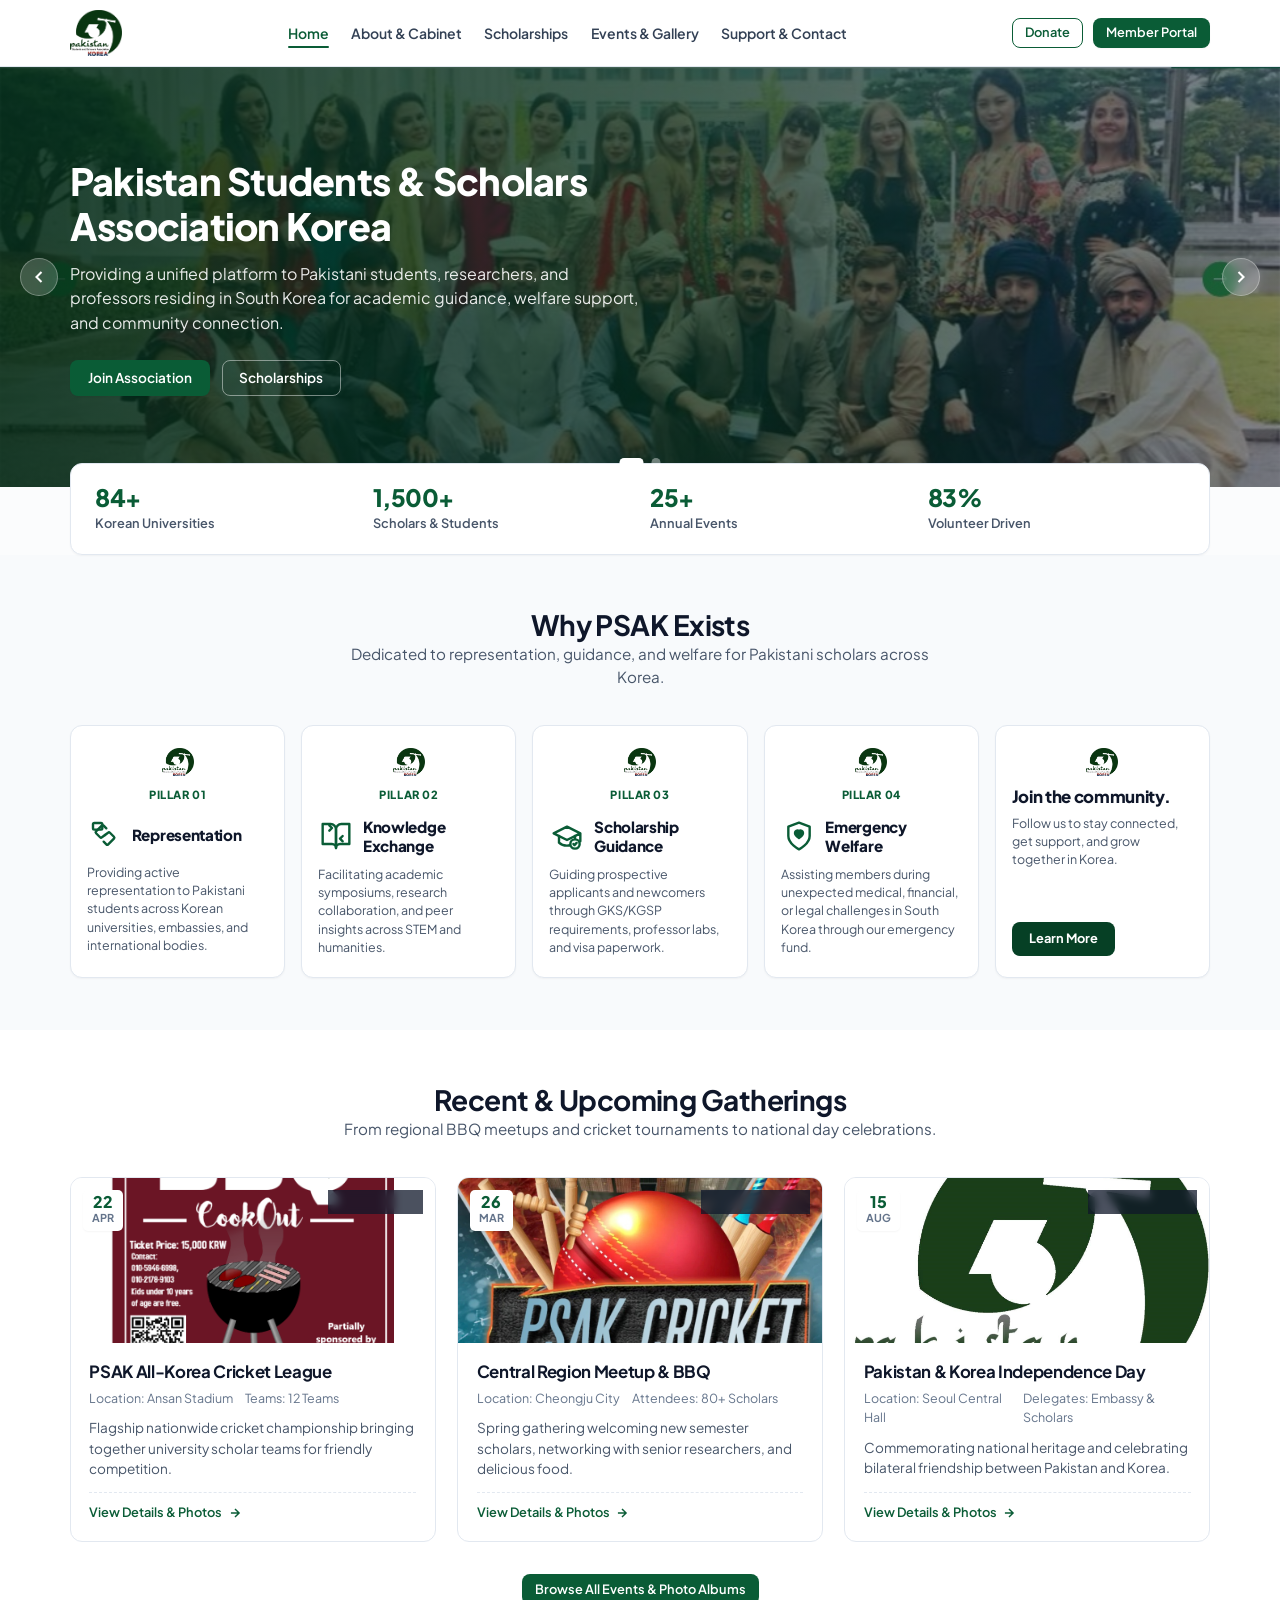
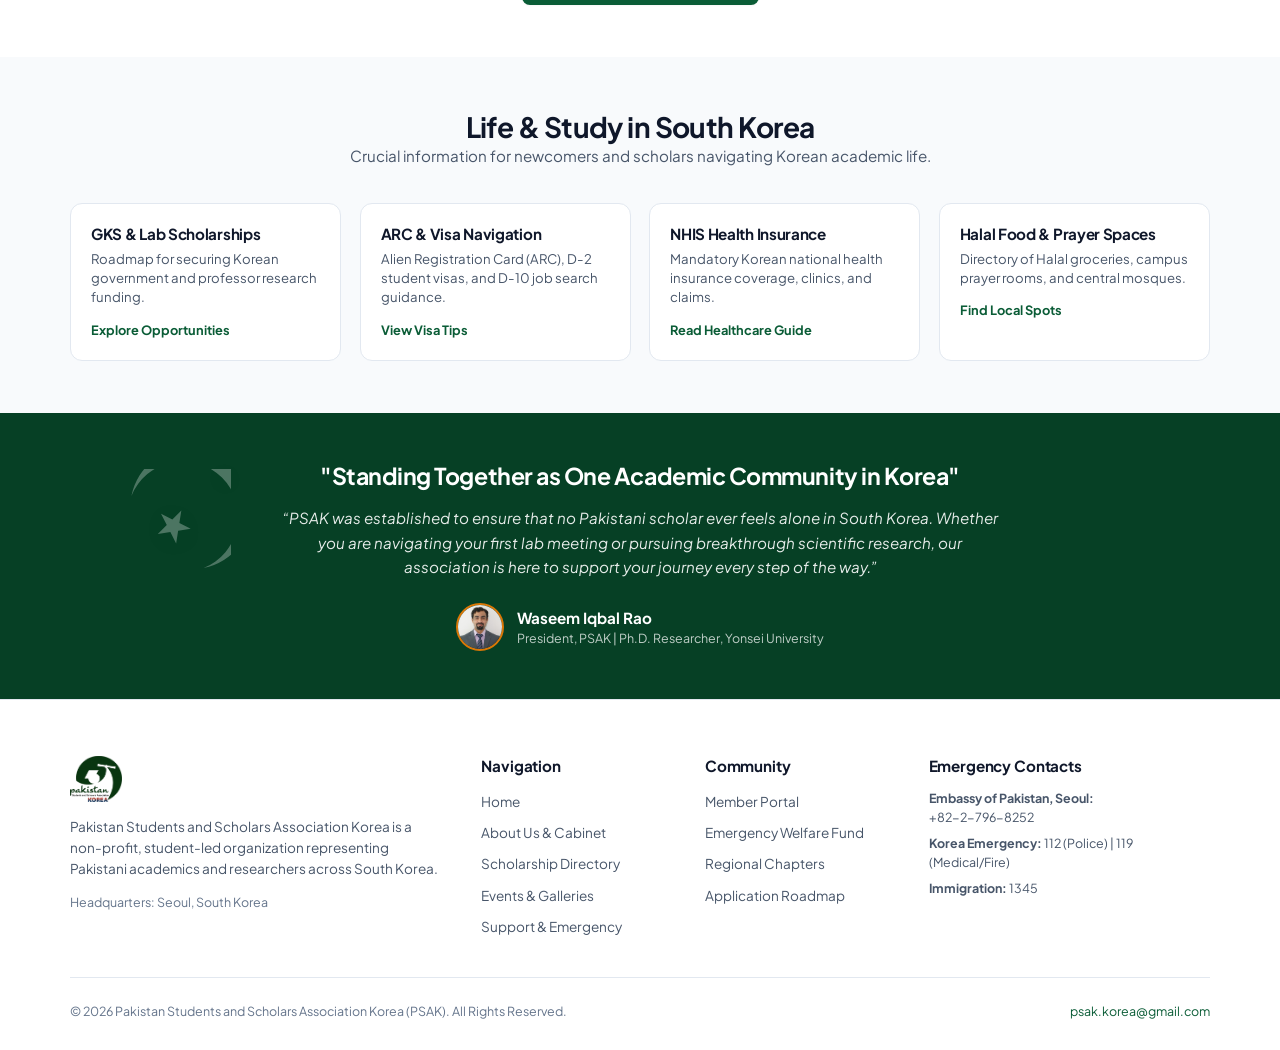
==== commit f0757b48: "Add left-aligned Pakistan crescent and star emblem to President's message banner" ====
--- a/psak.site/index.html
+++ b/psak.site/index.html
@@ -386,8 +386,13 @@
   </section>
 
   <!-- President's Message Banner -->
-  <section class="section bg-emerald" style="padding-top: 2.75rem; padding-bottom: 2.75rem;">
-    <div class="container">
+  <section class="section bg-emerald president-message-section">
+    <!-- Left-aligned Crescent and Star Emblem -->
+    <div class="president-crescent-wrap" aria-hidden="true">
+      <img src="assets/images/crescent_star_white.svg" alt="" class="president-crescent-img">
+    </div>
+
+    <div class="container" style="position: relative; z-index: 2;">
       <div style="max-width: 720px; margin: 0 auto; text-align: center;">
         <h2 style="color: var(--white); margin-bottom: 1rem; font-size: 1.45rem;">"Standing Together as One Academic Community in Korea"</h2>
         <blockquote style="font-size: 0.95rem; line-height: 1.6; color: rgba(255, 255, 255, 0.9); margin-bottom: 1.5rem; font-style: italic;">
--- a/psak.site/assets/css/style.css
+++ b/psak.site/assets/css/style.css
@@ -1884,6 +1884,65 @@
   right: 0;
   height: 2px;
   background-color: var(--primary);
+}
+
+/* --- President's Message Banner with Left-Aligned Crescent & Star --- */
+.president-message-section {
+  position: relative;
+  overflow: hidden;
+  background-color: var(--primary-dark, #064e3b);
+  padding-top: 3rem;
+  padding-bottom: 3rem;
+}
+
+.president-crescent-wrap {
+  position: absolute;
+  top: 50%;
+  left: 3.5rem;
+  transform: translateY(-50%);
+  width: 175px;
+  height: 175px;
+  opacity: 0.28;
+  pointer-events: none;
+  z-index: 1;
+  display: flex;
+  align-items: center;
+  justify-content: center;
+  transition: all var(--transition-normal);
+}
+
+.president-crescent-img {
+  width: 100%;
+  height: 100%;
+  object-fit: contain;
+  filter: drop-shadow(0 4px 16px rgba(0, 0, 0, 0.2));
+}
+
+@media (max-width: 1200px) {
+  .president-crescent-wrap {
+    left: 2rem;
+    width: 150px;
+    height: 150px;
+    opacity: 0.24;
+  }
+}
+
+@media (max-width: 992px) {
+  .president-crescent-wrap {
+    left: 1rem;
+    width: 125px;
+    height: 125px;
+    opacity: 0.20;
+  }
+}
+
+@media (max-width: 640px) {
+  .president-crescent-wrap {
+    left: -15px;
+    width: 100px;
+    height: 100px;
+    opacity: 0.15;
+  }
 }
 
 /* --- Clean White Footer Styles --- */
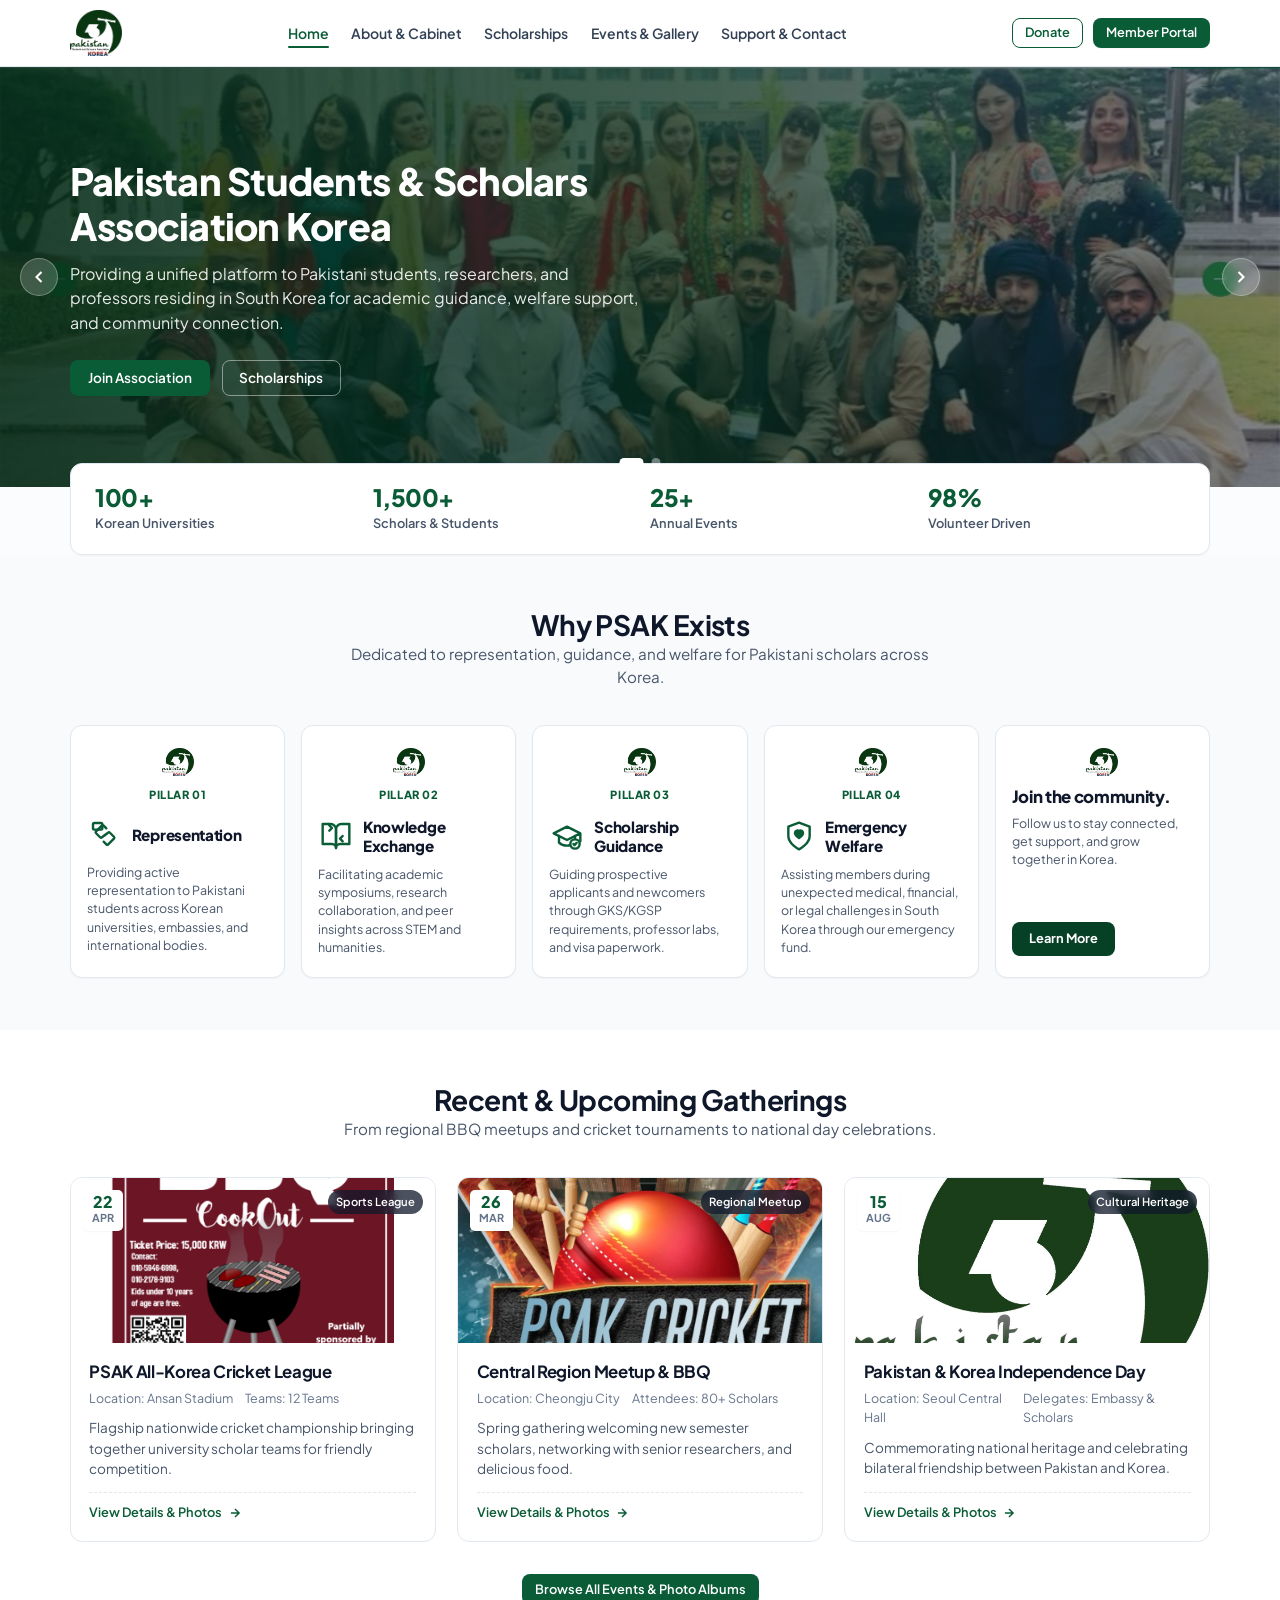
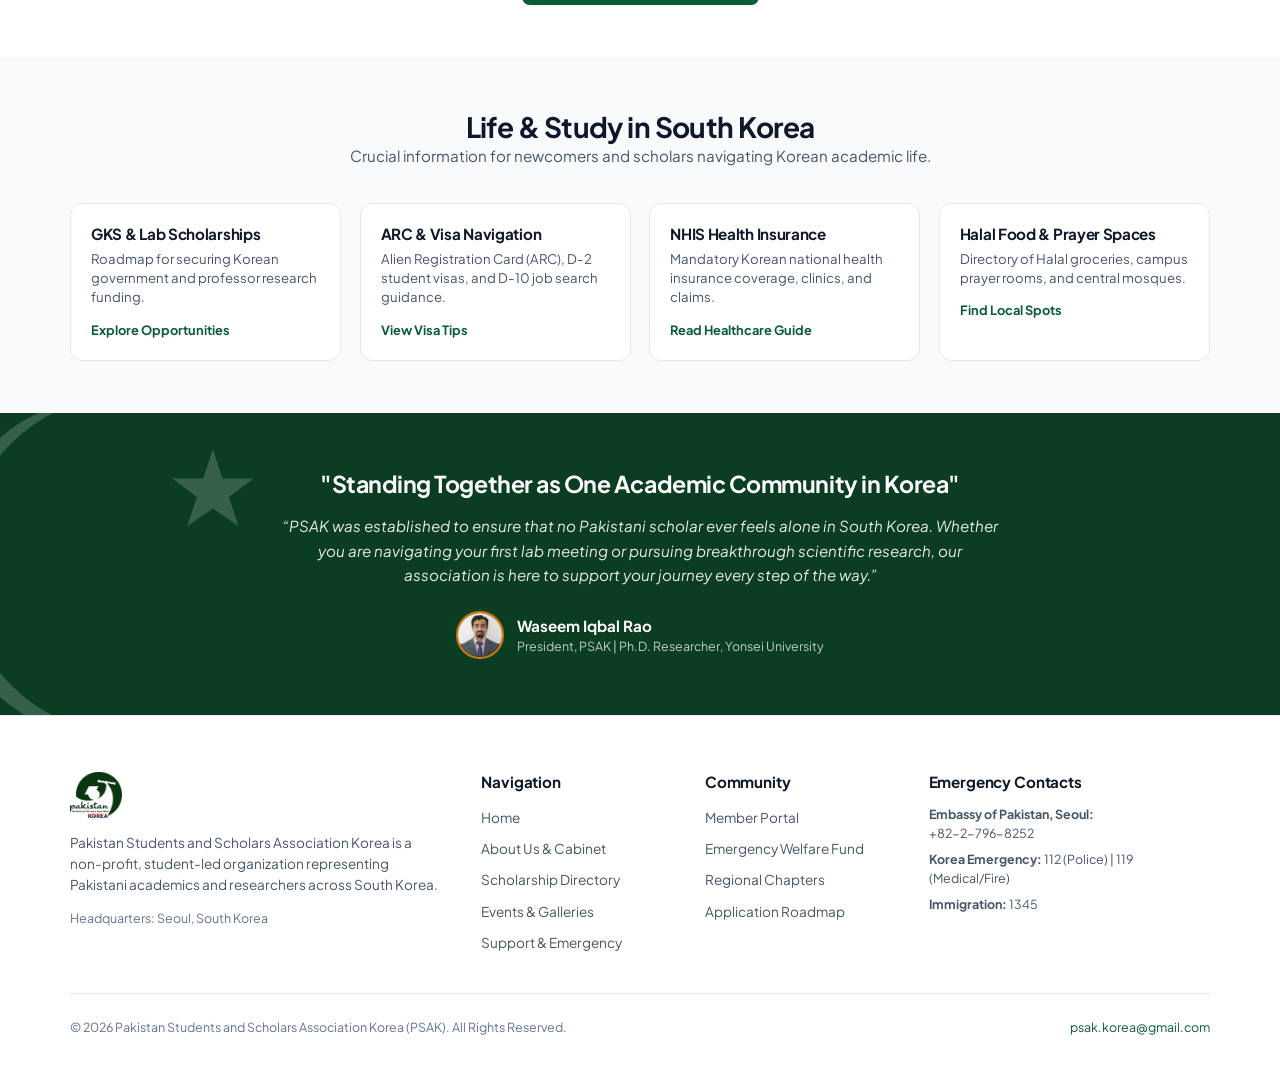
==== commit afa21b9b: "Rebuild crescent star as precise inline SVG matching reference design exactly" ====
--- a/psak.site/index.html
+++ b/psak.site/index.html
@@ -387,10 +387,34 @@
 
   <!-- President's Message Banner -->
   <section class="section bg-emerald president-message-section">
-    <!-- Left-aligned Crescent and Star Emblem -->
-    <div class="president-crescent-wrap" aria-hidden="true">
-      <img src="assets/images/crescent_star_white.svg" alt="" class="president-crescent-img">
-    </div>
+    <!-- Inline Crescent & Star SVG - precisely matching the reference design -->
+    <svg class="president-crescent-svg" aria-hidden="true" viewBox="0 0 420 420" xmlns="http://www.w3.org/2000/svg">
+      <!--
+        Crescent geometry:
+        Outer circle: center=(190,210), R=200  → big arc on the left
+        Inner circle: center=(240,200), R=175  → cuts away the right side
+        Intersection points calculated analytically
+      -->
+      <!-- Crescent Moon -->
+      <path d="M 166.1 14.5
+               A 200 200 0 1 0 233.3 406.2
+               A 175 175 0 1 1 166.1 14.5 Z"
+            fill="rgba(255,255,255,0.18)" />
+      <!-- 5-Pointed Star (upper right of crescent hollow) -->
+      <!-- Center: (295,118), outer radius=42, inner radius=16, pointing straight up -->
+      <polygon points="
+        295.0,76.0
+        306.2,110.3
+        342.4,110.3
+        313.7,131.7
+        324.9,166.0
+        295.0,145.3
+        265.1,166.0
+        276.3,131.7
+        247.6,110.3
+        283.8,110.3"
+        fill="rgba(255,255,255,0.18)" />
+    </svg>
 
     <div class="container" style="position: relative; z-index: 2;">
       <div style="max-width: 720px; margin: 0 auto; text-align: center;">
--- a/psak.site/assets/css/style.css
+++ b/psak.site/assets/css/style.css
@@ -1890,58 +1890,45 @@
 .president-message-section {
   position: relative;
   overflow: hidden;
-  background-color: var(--primary-dark, #064e3b);
-  padding-top: 3rem;
-  padding-bottom: 3rem;
-}
-
-.president-crescent-wrap {
+  background: #0a3d22;
+  padding-top: 3.5rem;
+  padding-bottom: 3.5rem;
+}
+
+/* Inline SVG absolutely positioned on the left, partially cropped */
+.president-crescent-svg {
   position: absolute;
   top: 50%;
-  left: 3.5rem;
+  left: -60px;
   transform: translateY(-50%);
-  width: 175px;
-  height: 175px;
-  opacity: 0.28;
+  width: 340px;
+  height: 340px;
   pointer-events: none;
   z-index: 1;
-  display: flex;
-  align-items: center;
-  justify-content: center;
-  transition: all var(--transition-normal);
-}
-
-.president-crescent-img {
-  width: 100%;
-  height: 100%;
-  object-fit: contain;
-  filter: drop-shadow(0 4px 16px rgba(0, 0, 0, 0.2));
-}
-
-@media (max-width: 1200px) {
-  .president-crescent-wrap {
-    left: 2rem;
-    width: 150px;
-    height: 150px;
-    opacity: 0.24;
+  overflow: visible;
+}
+
+@media (min-width: 1200px) {
+  .president-crescent-svg {
+    left: -40px;
+    width: 360px;
+    height: 360px;
   }
 }
 
 @media (max-width: 992px) {
-  .president-crescent-wrap {
-    left: 1rem;
-    width: 125px;
-    height: 125px;
-    opacity: 0.20;
+  .president-crescent-svg {
+    left: -80px;
+    width: 280px;
+    height: 280px;
   }
 }
 
 @media (max-width: 640px) {
-  .president-crescent-wrap {
-    left: -15px;
-    width: 100px;
-    height: 100px;
-    opacity: 0.15;
+  .president-crescent-svg {
+    left: -100px;
+    width: 220px;
+    height: 220px;
   }
 }
 
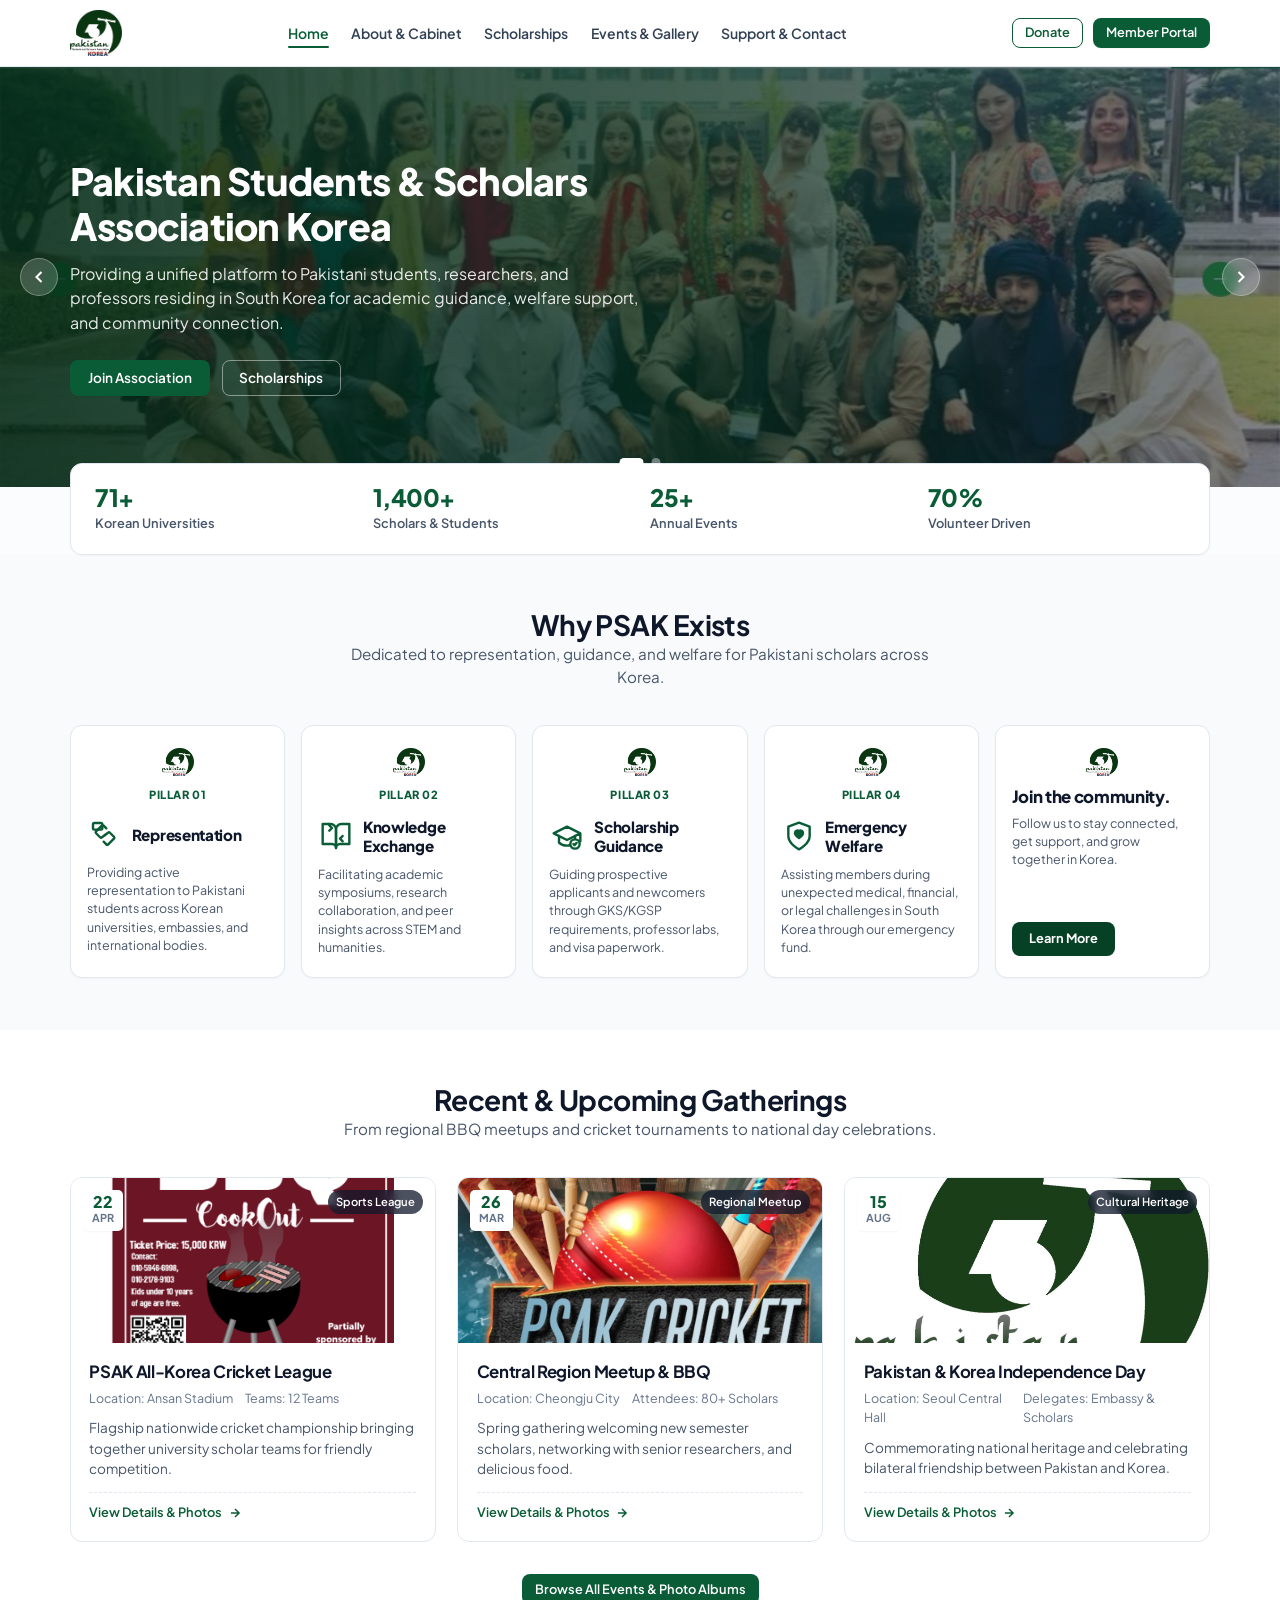
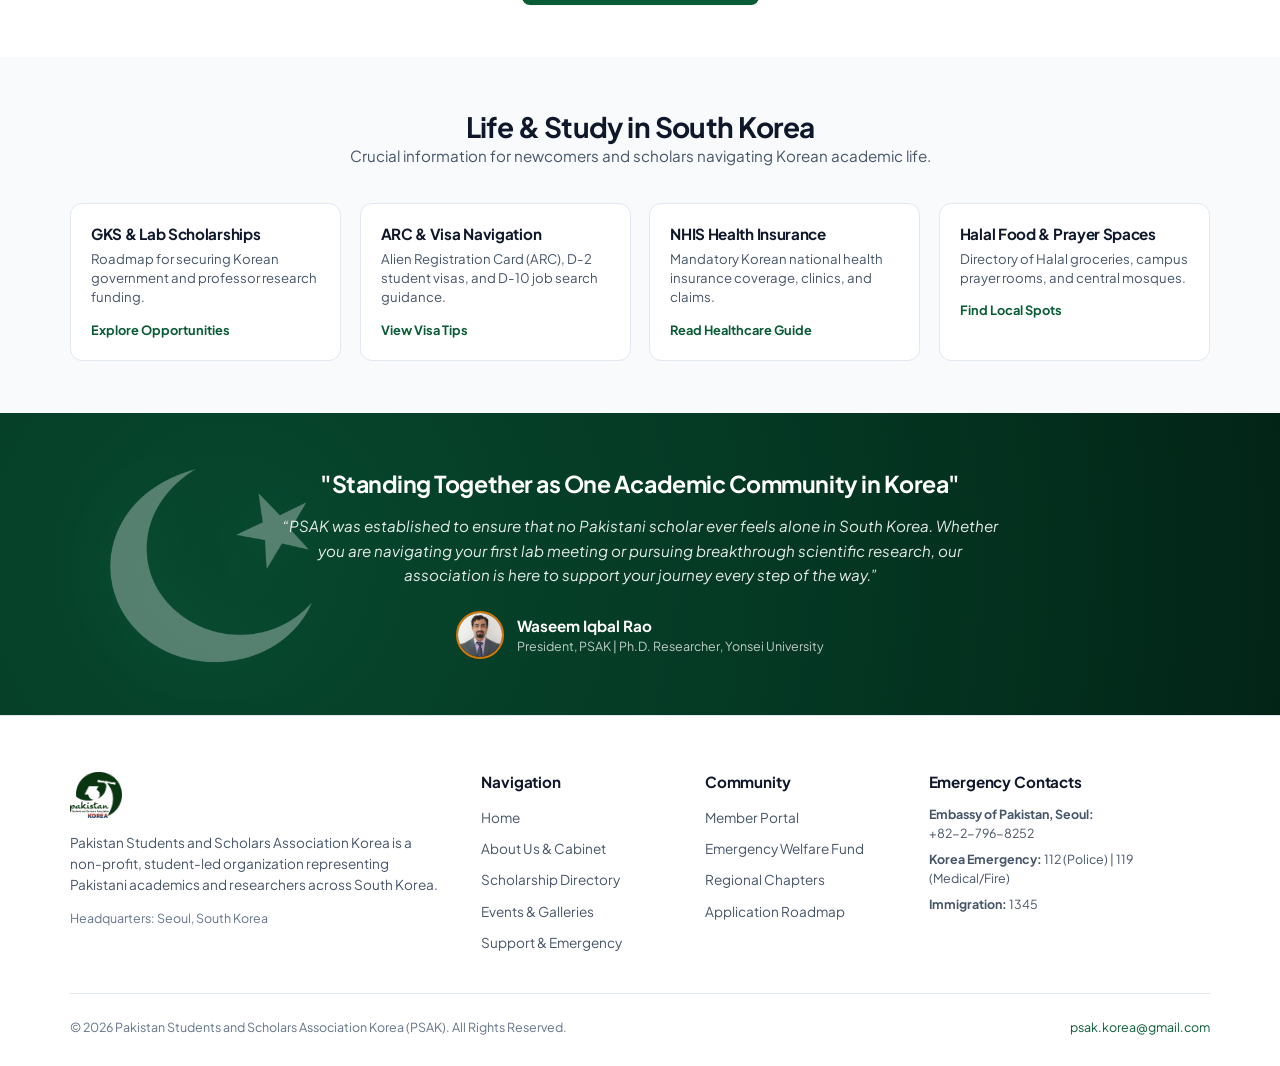
==== commit a11c163e: "Use exact user-provided crescent star icon with desktop left-alignment and mobile behind-content fit" ====
--- a/psak.site/index.html
+++ b/psak.site/index.html
@@ -386,37 +386,13 @@
   </section>
 
   <!-- President's Message Banner -->
-  <section class="section bg-emerald president-message-section">
-    <!-- Inline Crescent & Star SVG - precisely matching the reference design -->
-    <svg class="president-crescent-svg" aria-hidden="true" viewBox="0 0 420 420" xmlns="http://www.w3.org/2000/svg">
-      <!--
-        Crescent geometry:
-        Outer circle: center=(190,210), R=200  → big arc on the left
-        Inner circle: center=(240,200), R=175  → cuts away the right side
-        Intersection points calculated analytically
-      -->
-      <!-- Crescent Moon -->
-      <path d="M 166.1 14.5
-               A 200 200 0 1 0 233.3 406.2
-               A 175 175 0 1 1 166.1 14.5 Z"
-            fill="rgba(255,255,255,0.18)" />
-      <!-- 5-Pointed Star (upper right of crescent hollow) -->
-      <!-- Center: (295,118), outer radius=42, inner radius=16, pointing straight up -->
-      <polygon points="
-        295.0,76.0
-        306.2,110.3
-        342.4,110.3
-        313.7,131.7
-        324.9,166.0
-        295.0,145.3
-        265.1,166.0
-        276.3,131.7
-        247.6,110.3
-        283.8,110.3"
-        fill="rgba(255,255,255,0.18)" />
-    </svg>
-
-    <div class="container" style="position: relative; z-index: 2;">
+  <section class="section president-message-section">
+    <!-- Crescent & Star Watermark (Desktop: Left-aligned, Mobile: Centered behind content) -->
+    <div class="president-crescent-watermark" aria-hidden="true">
+      <img src="assets/images/pakistan_crescent_star.png" alt="" class="president-crescent-png">
+    </div>
+
+    <div class="container president-message-container">
       <div style="max-width: 720px; margin: 0 auto; text-align: center;">
         <h2 style="color: var(--white); margin-bottom: 1rem; font-size: 1.45rem;">"Standing Together as One Academic Community in Korea"</h2>
         <blockquote style="font-size: 0.95rem; line-height: 1.6; color: rgba(255, 255, 255, 0.9); margin-bottom: 1.5rem; font-style: italic;">
--- a/psak.site/assets/css/style.css
+++ b/psak.site/assets/css/style.css
@@ -1886,49 +1886,69 @@
   background-color: var(--primary);
 }
 
-/* --- President's Message Banner with Left-Aligned Crescent & Star --- */
+/* --- President's Message Banner with Pakistan Crescent & Star --- */
 .president-message-section {
   position: relative;
   overflow: hidden;
-  background: #0a3d22;
+  background: radial-gradient(circle at 18% 50%, #07472e 0%, #043622 60%, #022416 100%);
   padding-top: 3.5rem;
   padding-bottom: 3.5rem;
 }
 
-/* Inline SVG absolutely positioned on the left, partially cropped */
-.president-crescent-svg {
+.president-crescent-watermark {
   position: absolute;
   top: 50%;
-  left: -60px;
+  left: 3.5rem;
   transform: translateY(-50%);
-  width: 340px;
-  height: 340px;
+  width: 310px;
+  max-height: 90%;
   pointer-events: none;
   z-index: 1;
-  overflow: visible;
-}
-
-@media (min-width: 1200px) {
-  .president-crescent-svg {
-    left: -40px;
-    width: 360px;
-    height: 360px;
+  opacity: 0.32;
+  display: flex;
+  align-items: center;
+  justify-content: center;
+  filter: drop-shadow(0 0 30px rgba(52, 211, 153, 0.25));
+  transition: all var(--transition-normal);
+}
+
+.president-crescent-png {
+  width: 100%;
+  height: auto;
+  max-height: 250px;
+  object-fit: contain;
+}
+
+.president-message-container {
+  position: relative;
+  z-index: 2;
+}
+
+@media (min-width: 1400px) {
+  .president-crescent-watermark {
+    left: 4.5rem;
+    width: 340px;
+    opacity: 0.34;
   }
 }
 
 @media (max-width: 992px) {
-  .president-crescent-svg {
-    left: -80px;
-    width: 280px;
-    height: 280px;
-  }
-}
-
-@media (max-width: 640px) {
-  .president-crescent-svg {
-    left: -100px;
-    width: 220px;
-    height: 220px;
+  .president-crescent-watermark {
+    left: 1rem;
+    width: 230px;
+    opacity: 0.24;
+  }
+}
+
+@media (max-width: 768px) {
+  /* On mobile: centered behind the banner content */
+  .president-crescent-watermark {
+    left: 50%;
+    top: 50%;
+    transform: translate(-50%, -50%);
+    width: 270px;
+    max-width: 80vw;
+    opacity: 0.12;
   }
 }
 
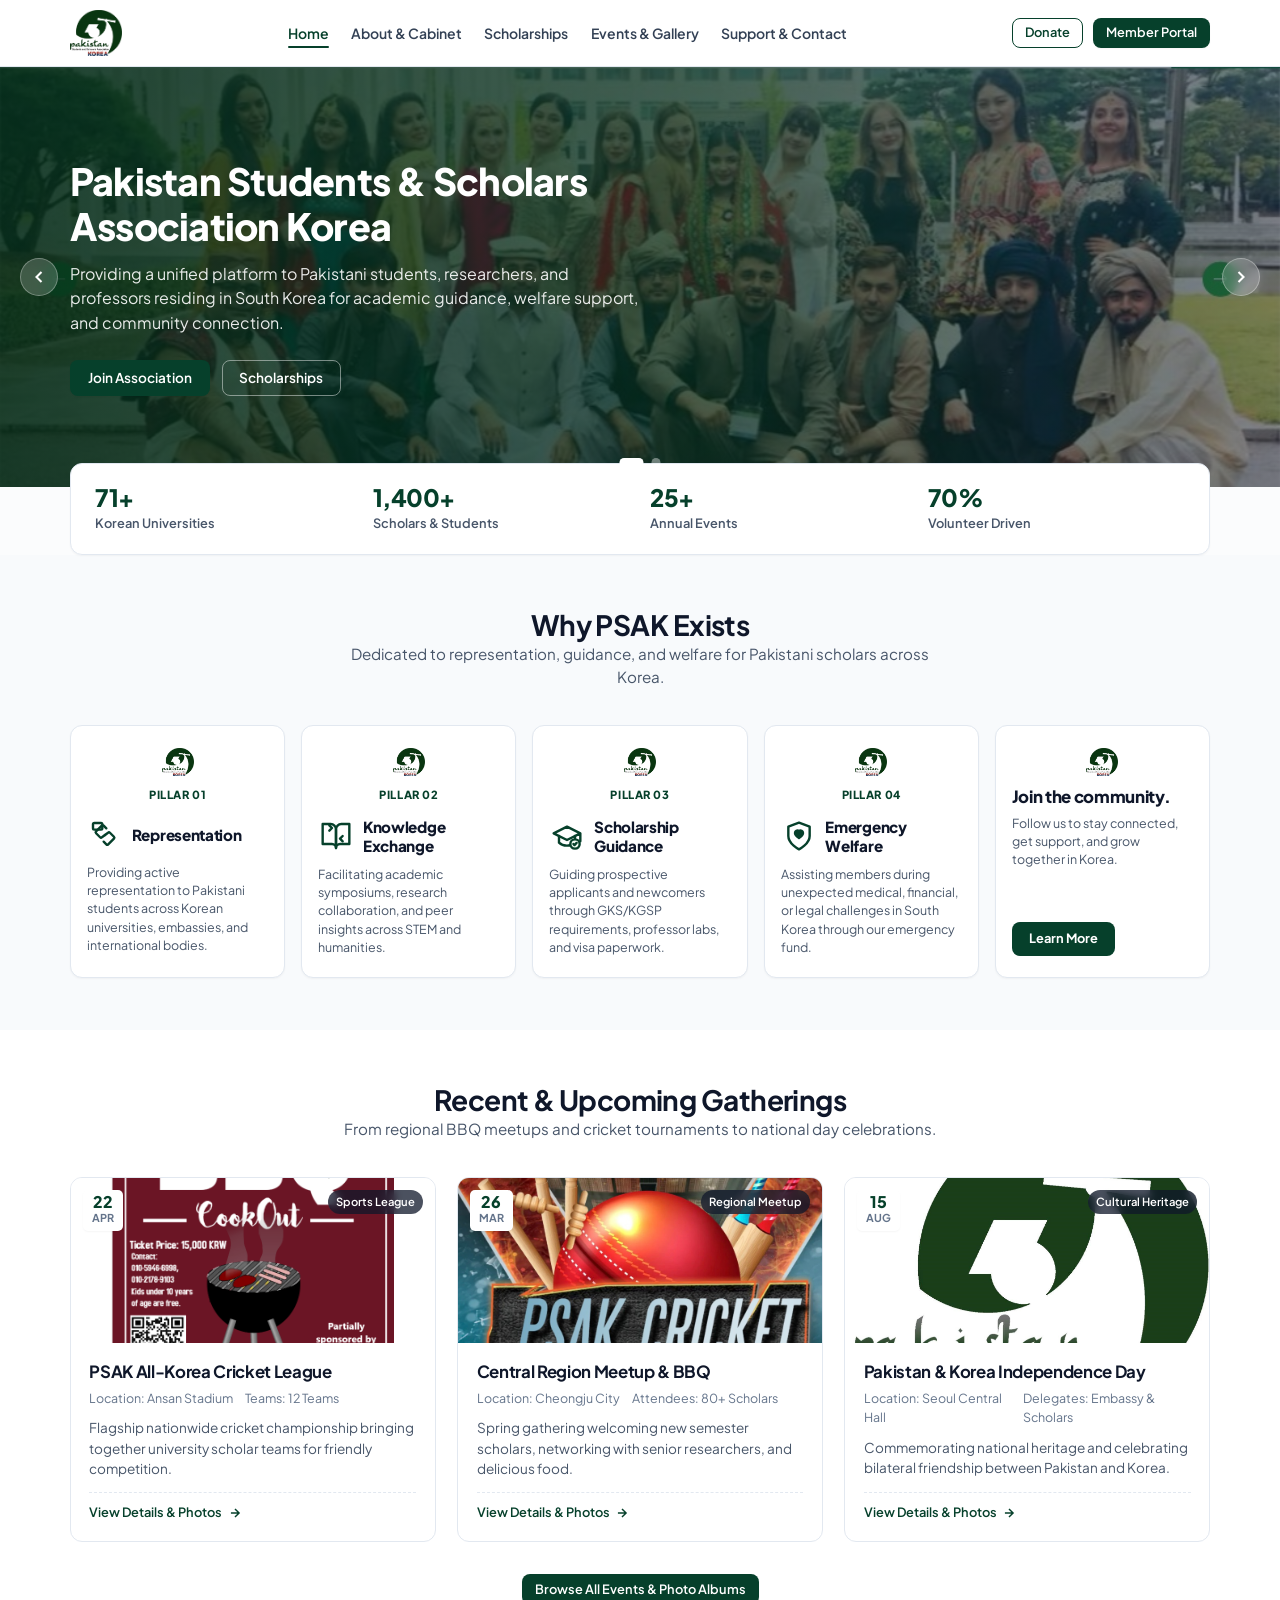
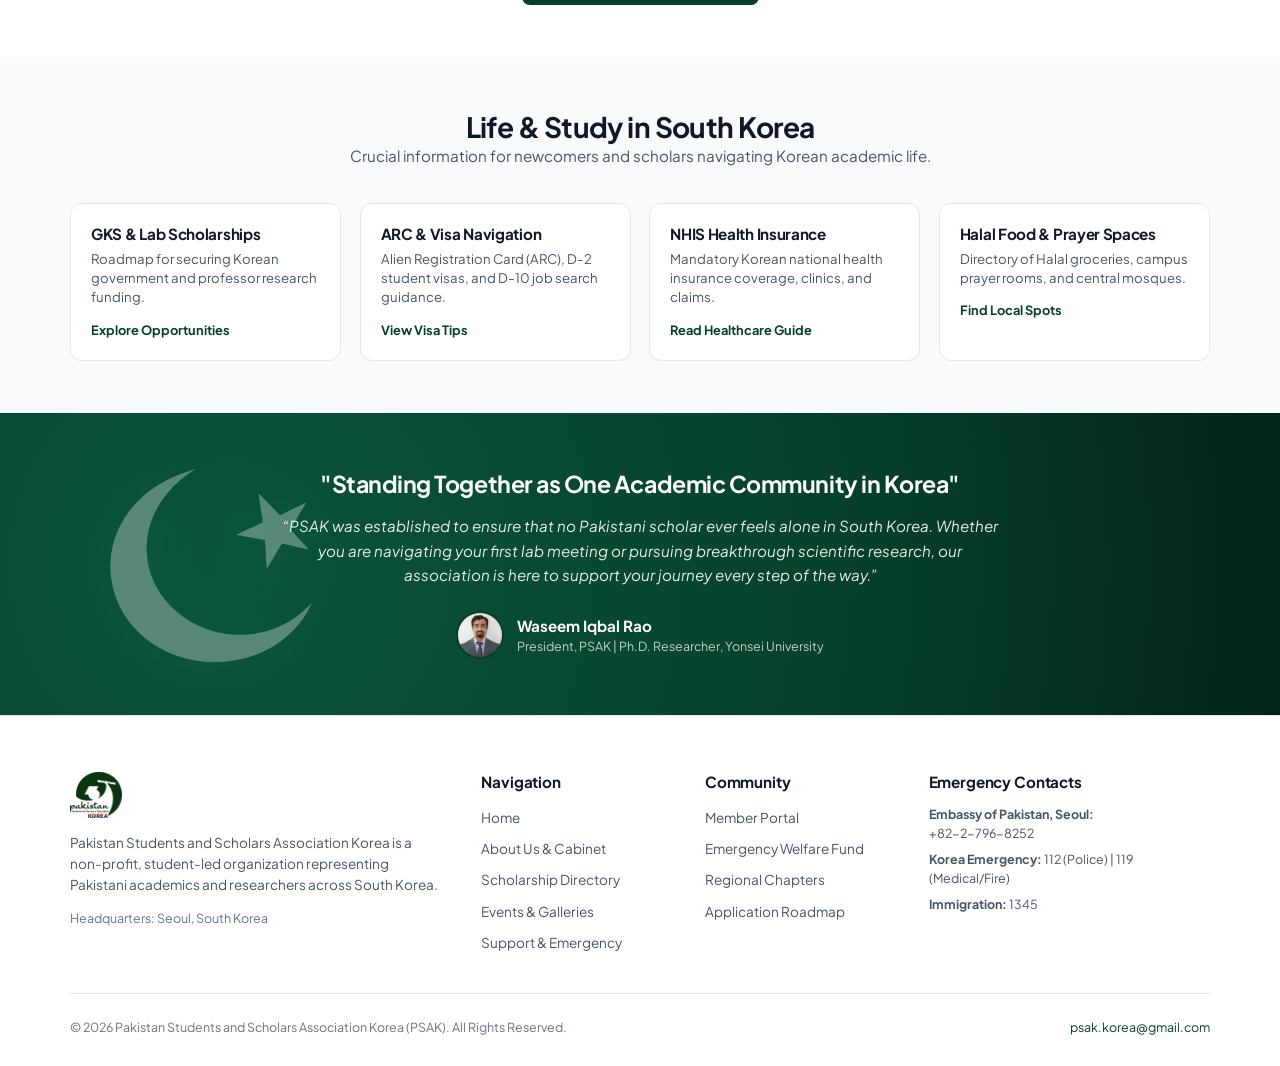
==== commit a421e26c: "Update accent theme, buttons, and President banner to #06402B Pakistan emerald green" ====
--- a/psak.site/index.html
+++ b/psak.site/index.html
@@ -164,7 +164,7 @@
             <div class="pillar-tag">PILLAR 01</div>
             <div class="pillar-header-wrap">
               <div class="pillar-svg-icon">
-                <svg width="32" height="32" viewBox="0 0 24 24" fill="none" stroke="#0a5c36" stroke-width="1.8" stroke-linecap="round" stroke-linejoin="round">
+                <svg width="32" height="32" viewBox="0 0 24 24" fill="none" stroke="#06402B" stroke-width="1.8" stroke-linecap="round" stroke-linejoin="round">
                   <path d="m11 17 2 2a1 1 0 0 0 1.4 0l4.3-4.3a1 1 0 0 0 0-1.4l-3-3a1 1 0 0 0-1.4 0L12 12"></path>
                   <path d="m13 7-2-2a1 1 0 0 0-1.4 0L5.3 9.3a1 1 0 0 0 0 1.4l3 3a1 1 0 0 0 1.4 0L12 12"></path>
                   <rect x="3" y="3" width="7" height="5" rx="1"></rect>
@@ -183,7 +183,7 @@
             <div class="pillar-tag">PILLAR 02</div>
             <div class="pillar-header-wrap">
               <div class="pillar-svg-icon">
-                <svg width="32" height="32" viewBox="0 0 24 24" fill="none" stroke="#0a5c36" stroke-width="1.8" stroke-linecap="round" stroke-linejoin="round">
+                <svg width="32" height="32" viewBox="0 0 24 24" fill="none" stroke="#06402B" stroke-width="1.8" stroke-linecap="round" stroke-linejoin="round">
                   <path d="M2 3h6a4 4 0 0 1 4 4v14a3 3 0 0 0-3-3H2z"></path>
                   <path d="M22 3h-6a4 4 0 0 0-4 4v14a3 3 0 0 1 3-3h7z"></path>
                   <path d="m7 8 2-2-2-2"></path>
@@ -203,7 +203,7 @@
             <div class="pillar-tag">PILLAR 03</div>
             <div class="pillar-header-wrap">
               <div class="pillar-svg-icon">
-                <svg width="32" height="32" viewBox="0 0 24 24" fill="none" stroke="#0a5c36" stroke-width="1.8" stroke-linecap="round" stroke-linejoin="round">
+                <svg width="32" height="32" viewBox="0 0 24 24" fill="none" stroke="#06402B" stroke-width="1.8" stroke-linecap="round" stroke-linejoin="round">
                   <path d="M22 10v6M2 10l10-5 10 5-10 5z"></path>
                   <path d="M6 12v5c3 3 9 3 12 0v-5"></path>
                   <circle cx="18" cy="18" r="3.5" fill="#f0fdf4"></circle>
@@ -223,9 +223,9 @@
             <div class="pillar-tag">PILLAR 04</div>
             <div class="pillar-header-wrap">
               <div class="pillar-svg-icon">
-                <svg width="32" height="32" viewBox="0 0 24 24" fill="none" stroke="#0a5c36" stroke-width="1.8" stroke-linecap="round" stroke-linejoin="round">
+                <svg width="32" height="32" viewBox="0 0 24 24" fill="none" stroke="#06402B" stroke-width="1.8" stroke-linecap="round" stroke-linejoin="round">
                   <path d="M12 22s8-4 8-10V5l-8-3-8 3v7c0 6 8 10 8 10z"></path>
-                  <path d="M12 8.5c-1.3-1.3-3 0-3 1.3 0 1.8 3 3.7 3 3.7s3-1.9 3-3.7c0-1.3-1.7-2.6-3-1.3z" fill="#0a5c36"></path>
+                  <path d="M12 8.5c-1.3-1.3-3 0-3 1.3 0 1.8 3 3.7 3 3.7s3-1.9 3-3.7c0-1.3-1.7-2.6-3-1.3z" fill="#06402B"></path>
                 </svg>
               </div>
               <h3 class="pillar-title">Emergency<br>Welfare</h3>
--- a/psak.site/assets/css/style.css
+++ b/psak.site/assets/css/style.css
@@ -8,19 +8,20 @@
 /* --- Design Tokens & Variables --- */
 :root {
   /* Brand Colors */
-  --primary: #0a5c36;
-  --primary-dark: #064025;
-  --primary-deep: #032b18;
-  --primary-light: #16a34a;
+  --primary: #06402B;
+  --primary-dark: #042e1f;
+  --primary-deep: #032418;
+  --primary-light: #0d5f41;
   --primary-50: #f0fdf4;
   --primary-100: #dcfce7;
   --primary-200: #bbf7d0;
 
-  /* Accent Gold / Amber */
-  --accent: #d97706;
-  --accent-light: #f59e0b;
-  --accent-50: #fffbeb;
-  --accent-100: #fef3c7;
+  /* Accent */
+  --accent: #06402B;
+  --accent-gold: #d97706;
+  --accent-light: #0d5f41;
+  --accent-50: #f0fdf4;
+  --accent-100: #dcfce7;
 
   /* Neutral Slates */
   --slate-900: #0f172a;
@@ -43,7 +44,7 @@
   --shadow-md: 0 4px 6px -1px rgba(0, 0, 0, 0.05), 0 2px 4px -2px rgba(0, 0, 0, 0.03);
   --shadow-lg: 0 10px 15px -3px rgba(0, 0, 0, 0.06), 0 4px 6px -4px rgba(0, 0, 0, 0.02);
   --shadow-xl: 0 20px 25px -5px rgba(0, 0, 0, 0.07), 0 8px 10px -6px rgba(0, 0, 0, 0.03);
-  --shadow-emerald: 0 8px 20px -4px rgba(10, 92, 54, 0.2);
+  --shadow-emerald: 0 8px 20px -4px rgba(6, 64, 43, 0.28);
 
   /* Borders & Radius */
   --radius-sm: 5px;
@@ -165,7 +166,7 @@
 
 .bg-slate { background-color: var(--slate-50); }
 .bg-white { background-color: var(--white); }
-.bg-emerald { background-color: var(--primary-deep); color: var(--white); }
+.bg-emerald { background-color: var(--primary); color: var(--white); }
 
 /* --- Main Header & Sticky Navigation --- */
 .site-header {
@@ -666,7 +667,7 @@
 .pillar-tag {
   font-size: 0.7rem;
   font-weight: 800;
-  color: #0a5c36;
+  color: var(--primary);
   text-transform: uppercase;
   letter-spacing: 0.05em;
   text-align: center;
@@ -687,7 +688,7 @@
   display: flex;
   align-items: center;
   justify-content: center;
-  color: #0a5c36;
+  color: var(--primary);
 }
 
 .pillar-5-card .pillar-title {
@@ -722,7 +723,7 @@
 }
 
 .pillar-5-card.cta-card .btn-learn-more {
-  background-color: #064025;
+  background-color: var(--primary);
   color: var(--white);
   font-size: 0.8rem;
   font-weight: 700;
@@ -734,7 +735,7 @@
 }
 
 .pillar-5-card.cta-card .btn-learn-more:hover {
-  background-color: #0a5c36;
+  background-color: var(--primary-dark);
   color: var(--white);
   transform: translateY(-1px);
 }
@@ -1890,7 +1891,8 @@
 .president-message-section {
   position: relative;
   overflow: hidden;
-  background: radial-gradient(circle at 18% 50%, #07472e 0%, #043622 60%, #022416 100%);
+  background-color: #06402B;
+  background: radial-gradient(circle at 18% 50%, #0a5439 0%, #06402B 60%, #032418 100%);
   padding-top: 3.5rem;
   padding-bottom: 3.5rem;
 }
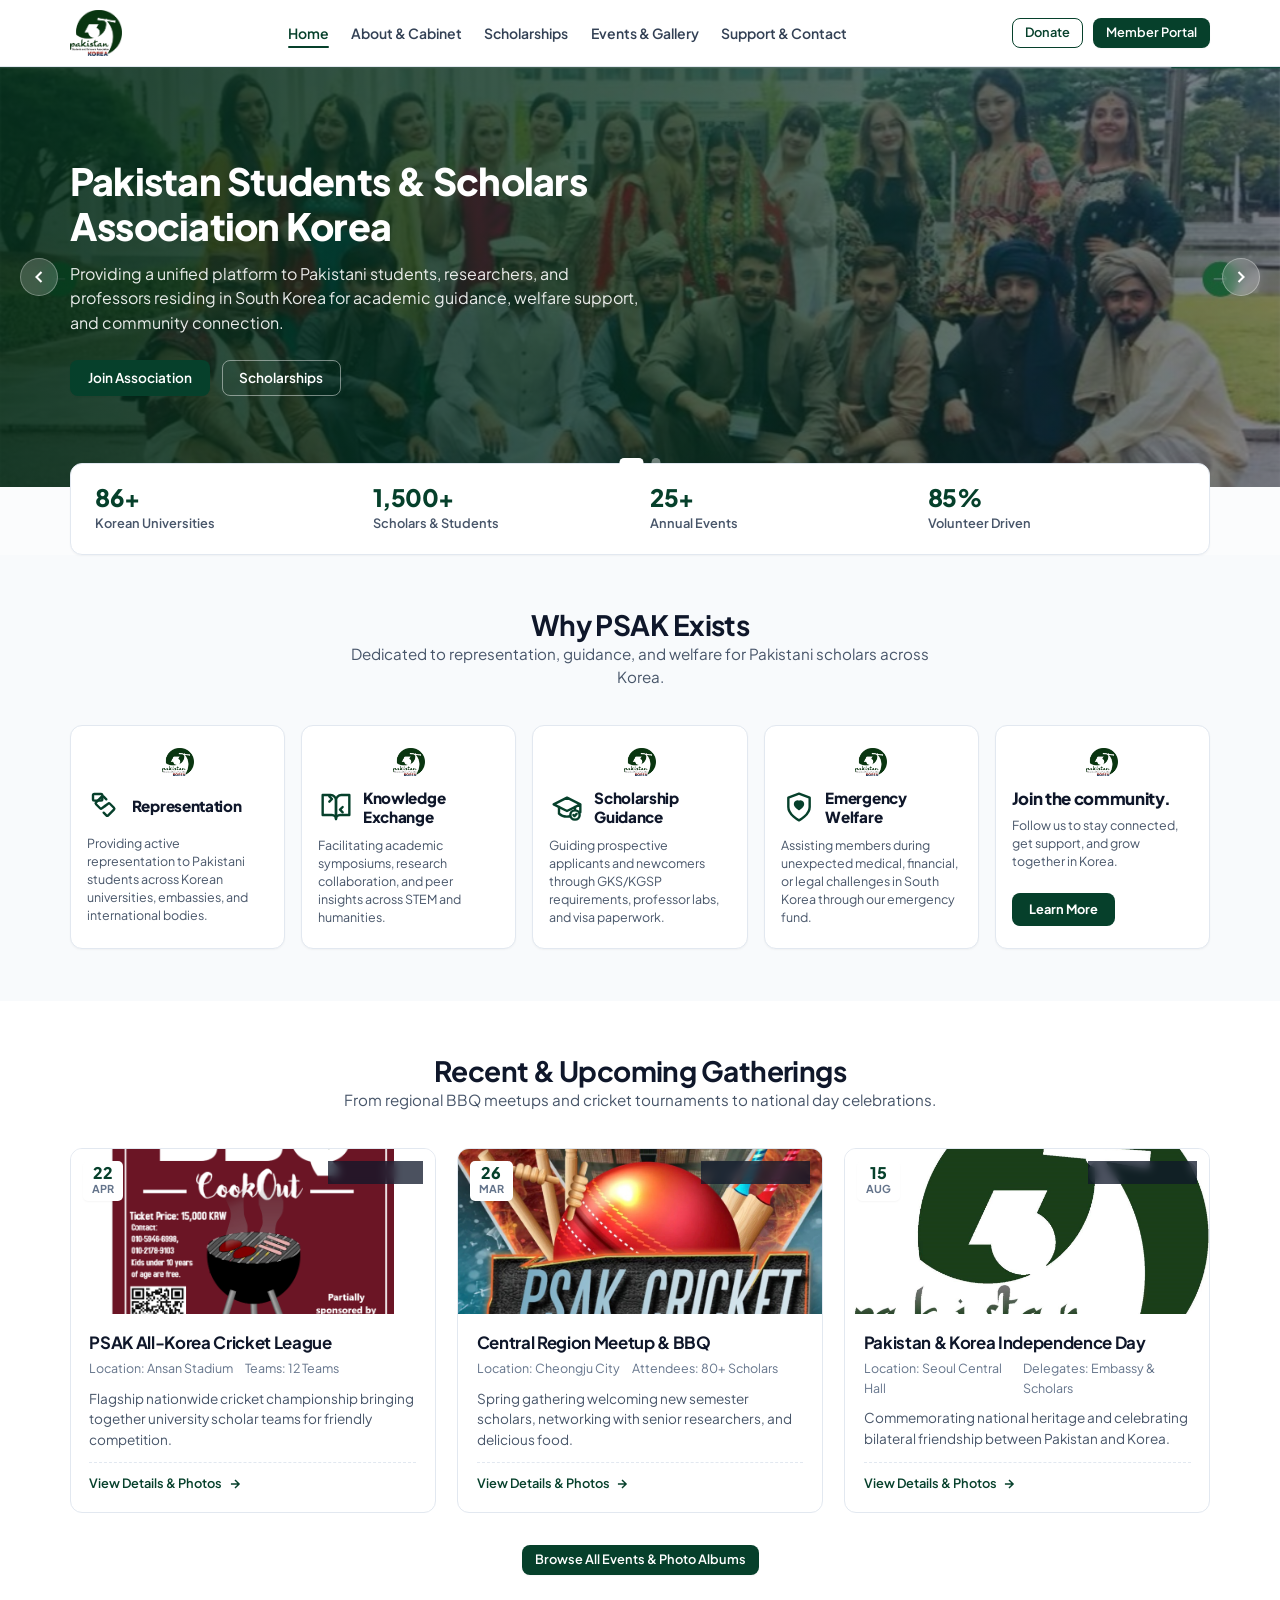
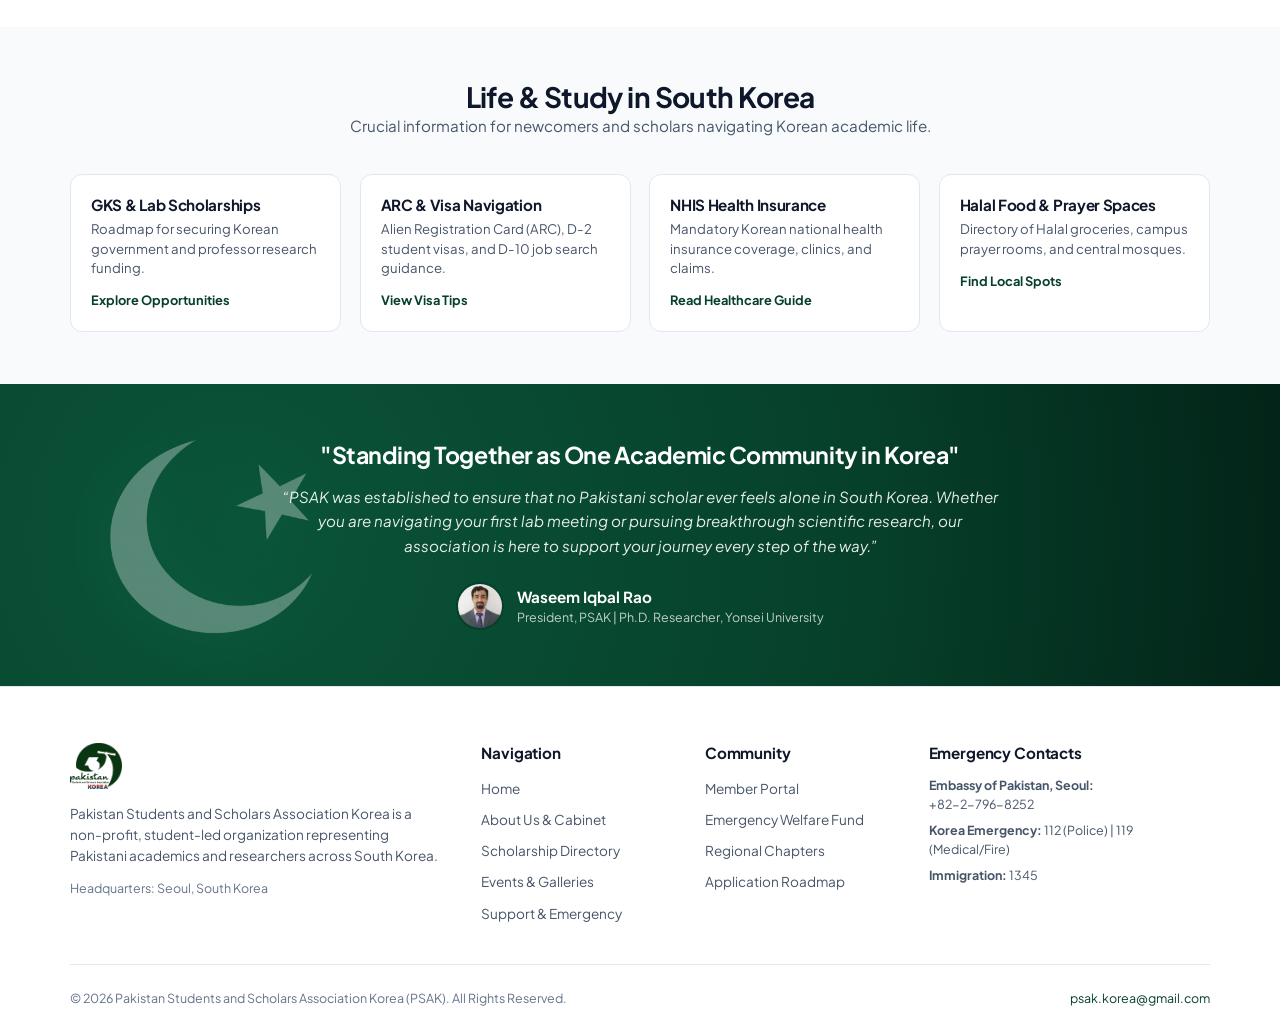
==== commit 04484b9e: "Remove PILLAR 01, 02, 03, 04 tags from cards on homepage" ====
--- a/psak.site/index.html
+++ b/psak.site/index.html
@@ -161,7 +161,6 @@
           <!-- Card 1: Representation -->
           <article class="pillar-5-card">
             <img src="assets/images/psak_logo.png" alt="PSAK Logo" class="pillar-top-logo">
-            <div class="pillar-tag">PILLAR 01</div>
             <div class="pillar-header-wrap">
               <div class="pillar-svg-icon">
                 <svg width="32" height="32" viewBox="0 0 24 24" fill="none" stroke="#06402B" stroke-width="1.8" stroke-linecap="round" stroke-linejoin="round">
@@ -180,7 +179,6 @@
           <!-- Card 2: Knowledge Exchange -->
           <article class="pillar-5-card">
             <img src="assets/images/psak_logo.png" alt="PSAK Logo" class="pillar-top-logo">
-            <div class="pillar-tag">PILLAR 02</div>
             <div class="pillar-header-wrap">
               <div class="pillar-svg-icon">
                 <svg width="32" height="32" viewBox="0 0 24 24" fill="none" stroke="#06402B" stroke-width="1.8" stroke-linecap="round" stroke-linejoin="round">
@@ -200,7 +198,6 @@
           <!-- Card 3: Scholarship Guidance -->
           <article class="pillar-5-card">
             <img src="assets/images/psak_logo.png" alt="PSAK Logo" class="pillar-top-logo">
-            <div class="pillar-tag">PILLAR 03</div>
             <div class="pillar-header-wrap">
               <div class="pillar-svg-icon">
                 <svg width="32" height="32" viewBox="0 0 24 24" fill="none" stroke="#06402B" stroke-width="1.8" stroke-linecap="round" stroke-linejoin="round">
@@ -220,7 +217,6 @@
           <!-- Card 4: Emergency Welfare -->
           <article class="pillar-5-card">
             <img src="assets/images/psak_logo.png" alt="PSAK Logo" class="pillar-top-logo">
-            <div class="pillar-tag">PILLAR 04</div>
             <div class="pillar-header-wrap">
               <div class="pillar-svg-icon">
                 <svg width="32" height="32" viewBox="0 0 24 24" fill="none" stroke="#06402B" stroke-width="1.8" stroke-linecap="round" stroke-linejoin="round">
--- a/psak.site/assets/css/style.css
+++ b/psak.site/assets/css/style.css
@@ -659,7 +659,7 @@
 .pillar-top-logo {
   height: 28px;
   width: auto;
-  margin: 0 auto 0.65rem auto;
+  margin: 0 auto 0.75rem auto;
   display: block;
   object-fit: contain;
 }
@@ -1039,17 +1039,24 @@
   padding: 0.85rem 1.15rem;
   border-radius: var(--radius-lg);
   border: 1px solid var(--border-color);
+  width: 100%;
+  max-width: 100%;
+  box-sizing: border-box;
 }
 
 .search-input-wrap {
   position: relative;
-  flex-grow: 1;
-  min-width: 220px;
+  flex: 1 1 220px;
+  min-width: 0;
+  max-width: 100%;
+  box-sizing: border-box;
 }
 
 .search-input-wrap input {
   width: 100%;
-  padding: 0.5rem 0.85rem 0.5rem 1rem;
+  max-width: 100%;
+  box-sizing: border-box;
+  padding: 0.55rem 0.85rem 0.55rem 1rem;
   border: 1px solid var(--border-color);
   border-radius: var(--radius-md);
   font-size: 0.875rem;
@@ -1061,7 +1068,7 @@
   outline: none;
   border-color: var(--primary);
   background-color: var(--white);
-  box-shadow: 0 0 0 2px rgba(10, 92, 54, 0.1);
+  box-shadow: 0 0 0 2px rgba(6, 64, 43, 0.12);
 }
 
 .filter-pills {
@@ -1069,6 +1076,8 @@
   align-items: center;
   gap: 0.4rem;
   flex-wrap: wrap;
+  max-width: 100%;
+  box-sizing: border-box;
 }
 
 .filter-btn {
@@ -1081,6 +1090,7 @@
   color: var(--slate-700);
   cursor: pointer;
   transition: all var(--transition-fast);
+  white-space: nowrap;
 }
 
 .filter-btn:hover, .filter-btn.active {
@@ -2147,15 +2157,93 @@
     grid-template-columns: 1fr;
     gap: 1rem;
   }
-  .gallery-grid { grid-template-columns: repeat(2, 1fr); }
-
-  .filter-bar { flex-direction: column; align-items: stretch; padding: 0.75rem; }
-  .search-input-wrap { min-width: 100%; }
-  .filter-pills { overflow-x: auto; flex-wrap: nowrap; padding-bottom: 0.35rem; }
-  .filter-btn { white-space: nowrap; flex-shrink: 0; }
+  .filter-bar {
+    flex-direction: column;
+    align-items: stretch;
+    padding: 0.75rem;
+    gap: 0.65rem;
+    width: 100%;
+    max-width: 100%;
+    box-sizing: border-box;
+    overflow: hidden;
+  }
+  .search-input-wrap {
+    width: 100%;
+    min-width: 0;
+    max-width: 100%;
+    box-sizing: border-box;
+  }
+  .search-input-wrap input {
+    width: 100%;
+    max-width: 100%;
+    box-sizing: border-box;
+    font-size: 0.825rem;
+    padding: 0.5rem 0.75rem;
+  }
+  .filter-pills {
+    width: 100%;
+    max-width: 100%;
+    box-sizing: border-box;
+    display: flex;
+    overflow-x: auto;
+    flex-wrap: nowrap;
+    padding-bottom: 0.25rem;
+    -webkit-overflow-scrolling: touch;
+    scrollbar-width: none;
+  }
+  .filter-pills::-webkit-scrollbar {
+    display: none;
+  }
+  .filter-btn {
+    white-space: nowrap;
+    flex-shrink: 0;
+    font-size: 0.75rem;
+    padding: 0.3rem 0.65rem;
+  }
 
   .footer-grid { grid-template-columns: 1fr; gap: 1.5rem; }
   .footer-bottom { flex-direction: column; text-align: center; }
 
   .auth-card { padding: 1.25rem; }
 }
+
+@media (max-width: 768px) {
+  .filter-bar {
+    flex-direction: column;
+    align-items: stretch;
+    padding: 0.75rem;
+    gap: 0.65rem;
+    width: 100%;
+    max-width: 100%;
+    box-sizing: border-box;
+  }
+  .search-input-wrap {
+    width: 100%;
+    min-width: 0;
+    max-width: 100%;
+    box-sizing: border-box;
+  }
+  .search-input-wrap input {
+    width: 100%;
+    max-width: 100%;
+    box-sizing: border-box;
+    font-size: 0.85rem;
+  }
+  .filter-pills {
+    width: 100%;
+    max-width: 100%;
+    box-sizing: border-box;
+    overflow-x: auto;
+    flex-wrap: nowrap;
+    padding-bottom: 0.25rem;
+    -webkit-overflow-scrolling: touch;
+    scrollbar-width: none;
+  }
+  .filter-pills::-webkit-scrollbar {
+    display: none;
+  }
+  .filter-btn {
+    white-space: nowrap;
+    flex-shrink: 0;
+  }
+}
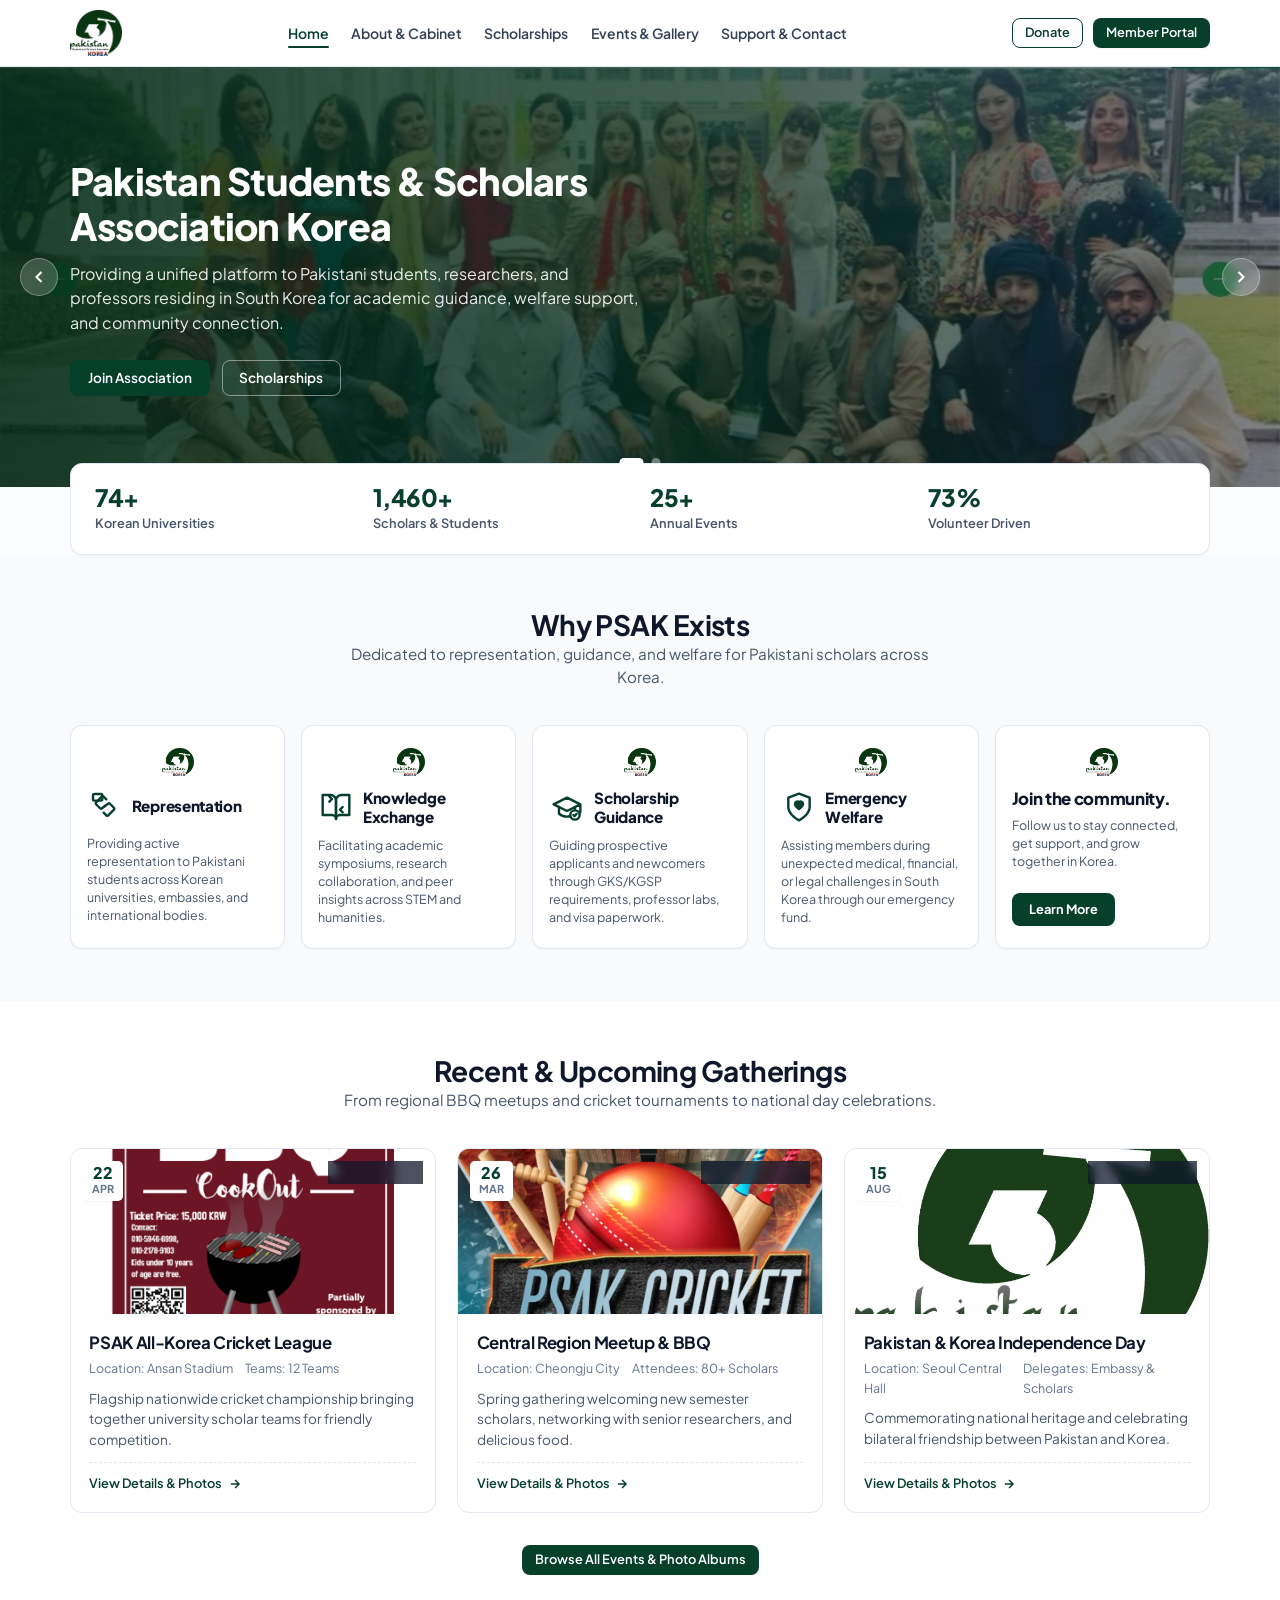
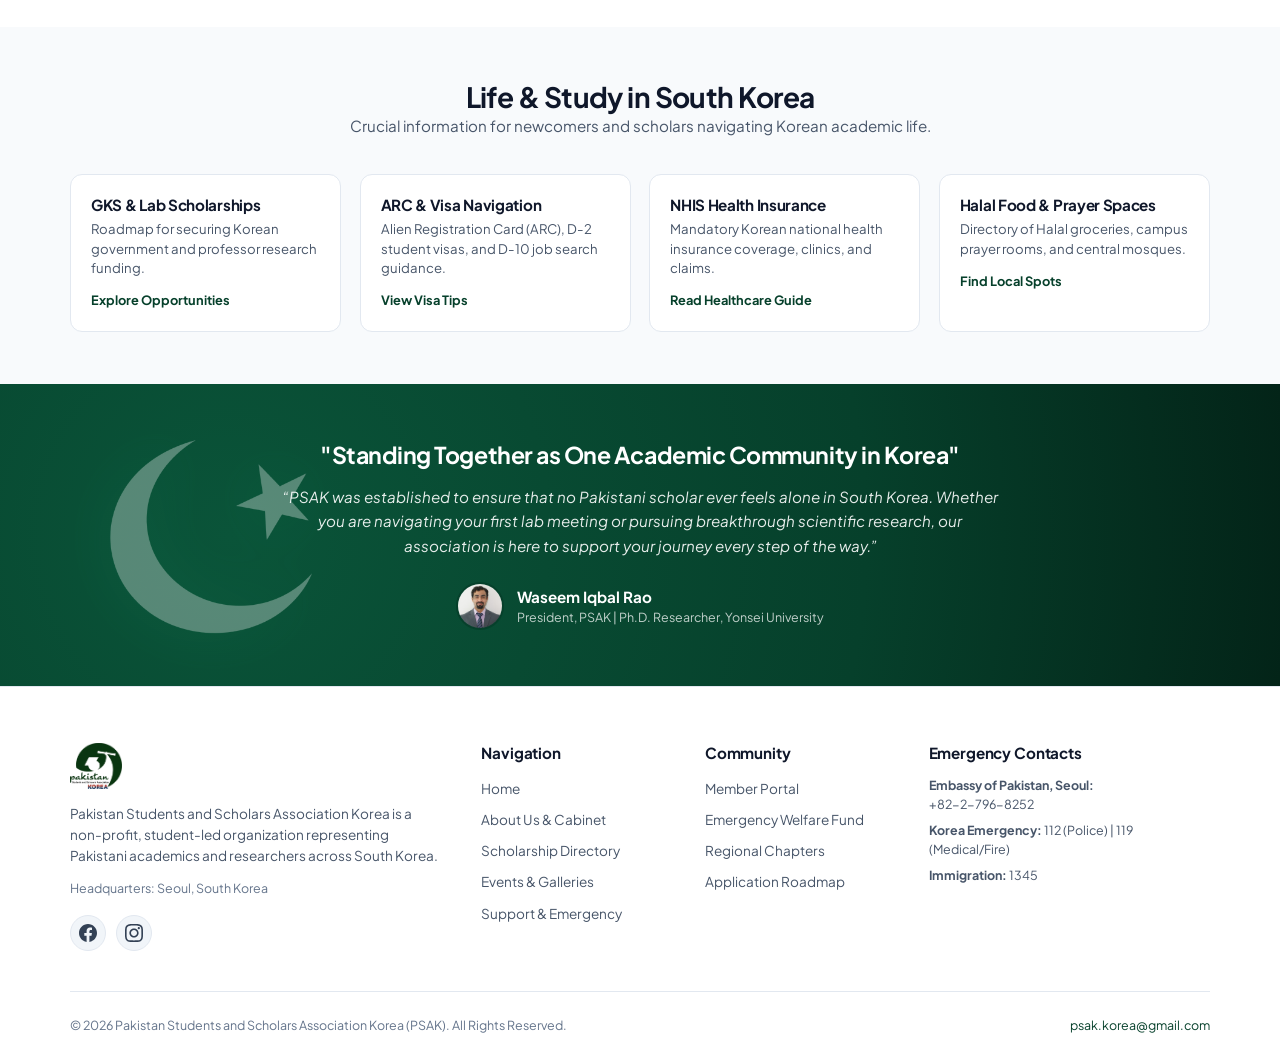
==== commit 69465dcb: "Add official Facebook and Instagram social links in site footer" ====
--- a/psak.site/index.html
+++ b/psak.site/index.html
@@ -453,9 +453,21 @@
           <p style="margin-bottom: 0.85rem;">
             Pakistan Students and Scholars Association Korea is a non-profit, student-led organization representing Pakistani academics and researchers across South Korea.
           </p>
-          <p style="font-size: 0.78rem; color: var(--slate-500);">
+          <p style="font-size: 0.78rem; color: var(--slate-500); margin-bottom: 0.85rem;">
             Headquarters: Seoul, South Korea
           </p>
+          <div class="footer-social-links">
+            <a href="https://www.facebook.com/PSAKOfficial" target="_blank" rel="noopener noreferrer" class="social-icon-btn" aria-label="Facebook">
+              <svg width="18" height="18" viewBox="0 0 24 24" fill="currentColor">
+                <path d="M24 12.073c0-6.627-5.373-12-12-12s-12 5.373-12 12c0 5.99 4.388 10.954 10.125 11.854v-8.385H7.078v-3.47h3.047V9.43c0-3.007 1.792-4.669 4.533-4.669 1.312 0 2.686.235 2.686.235v2.953H15.83c-1.491 0-1.956.925-1.956 1.874v2.25h3.328l-.532 3.47h-2.796v8.385C19.612 23.027 24 18.062 24 12.073z"/>
+              </svg>
+            </a>
+            <a href="https://www.instagram.com/psak_official/" target="_blank" rel="noopener noreferrer" class="social-icon-btn" aria-label="Instagram">
+              <svg width="18" height="18" viewBox="0 0 24 24" fill="currentColor">
+                <path d="M12 2.163c3.204 0 3.584.012 4.85.07 3.252.148 4.771 1.691 4.919 4.919.058 1.265.069 1.645.069 4.849 0 3.205-.012 3.584-.069 4.849-.149 3.225-1.664 4.771-4.919 4.919-1.266.058-1.644.07-4.85.07-3.204 0-3.584-.012-4.849-.07-3.26-.149-4.771-1.699-4.919-4.92-.058-1.265-.07-1.644-.07-4.849 0-3.204.13-3.583.07-4.849.149-3.227 1.664-4.771 4.919-4.919 1.266-.057 1.645-.069 4.849-.069zm0-2.163c-3.259 0-3.667.014-4.947.072-4.358.2-6.78 2.618-6.98 6.98-.059 1.281-.073 1.689-.073 4.948 0 3.259.014 3.668.072 4.948.2 4.358 2.618 6.78 6.98 6.98 1.281.058 1.689.072 4.948.072 3.259 0 3.668-.014 4.948-.072 4.354-.2 6.782-2.618 6.979-6.98.059-1.28.073-1.689.073-4.948 0-3.259-.014-3.667-.072-4.947-.196-4.354-2.617-6.78-6.979-6.98-1.281-.059-1.69-.073-4.949-.073zm0 5.838c-3.403 0-6.162 2.759-6.162 6.162s2.759 6.163 6.162 6.163 6.162-2.759 6.162-6.163c0-3.403-2.759-6.162-6.162-6.162zm0 10.162c-2.209 0-4-1.79-4-4 0-2.209 1.791-4 4-4s4 1.791 4 4c0 2.21-1.791 4-4 4zm6.406-11.845c-.796 0-1.441.645-1.441 1.44s.645 1.44 1.441 1.44c.795 0 1.439-.645 1.439-1.44s-.644-1.44-1.439-1.44z"/>
+              </svg>
+            </a>
+          </div>
         </div>
 
         <div class="footer-col">
--- a/psak.site/assets/css/style.css
+++ b/psak.site/assets/css/style.css
@@ -2010,6 +2010,34 @@
 .footer-links a:hover {
   color: var(--primary);
   padding-left: 2px;
+}
+
+.footer-social-links {
+  display: flex;
+  align-items: center;
+  gap: 0.65rem;
+  margin-top: 1rem;
+}
+
+.social-icon-btn {
+  display: inline-flex;
+  align-items: center;
+  justify-content: center;
+  width: 36px;
+  height: 36px;
+  border-radius: var(--radius-full);
+  background-color: var(--slate-100);
+  color: var(--slate-700);
+  border: 1px solid var(--border-color);
+  transition: all var(--transition-fast);
+}
+
+.social-icon-btn:hover {
+  background-color: var(--primary);
+  color: var(--white);
+  border-color: var(--primary);
+  transform: translateY(-2px);
+  box-shadow: 0 4px 10px rgba(6, 64, 43, 0.2);
 }
 
 .footer-bottom {
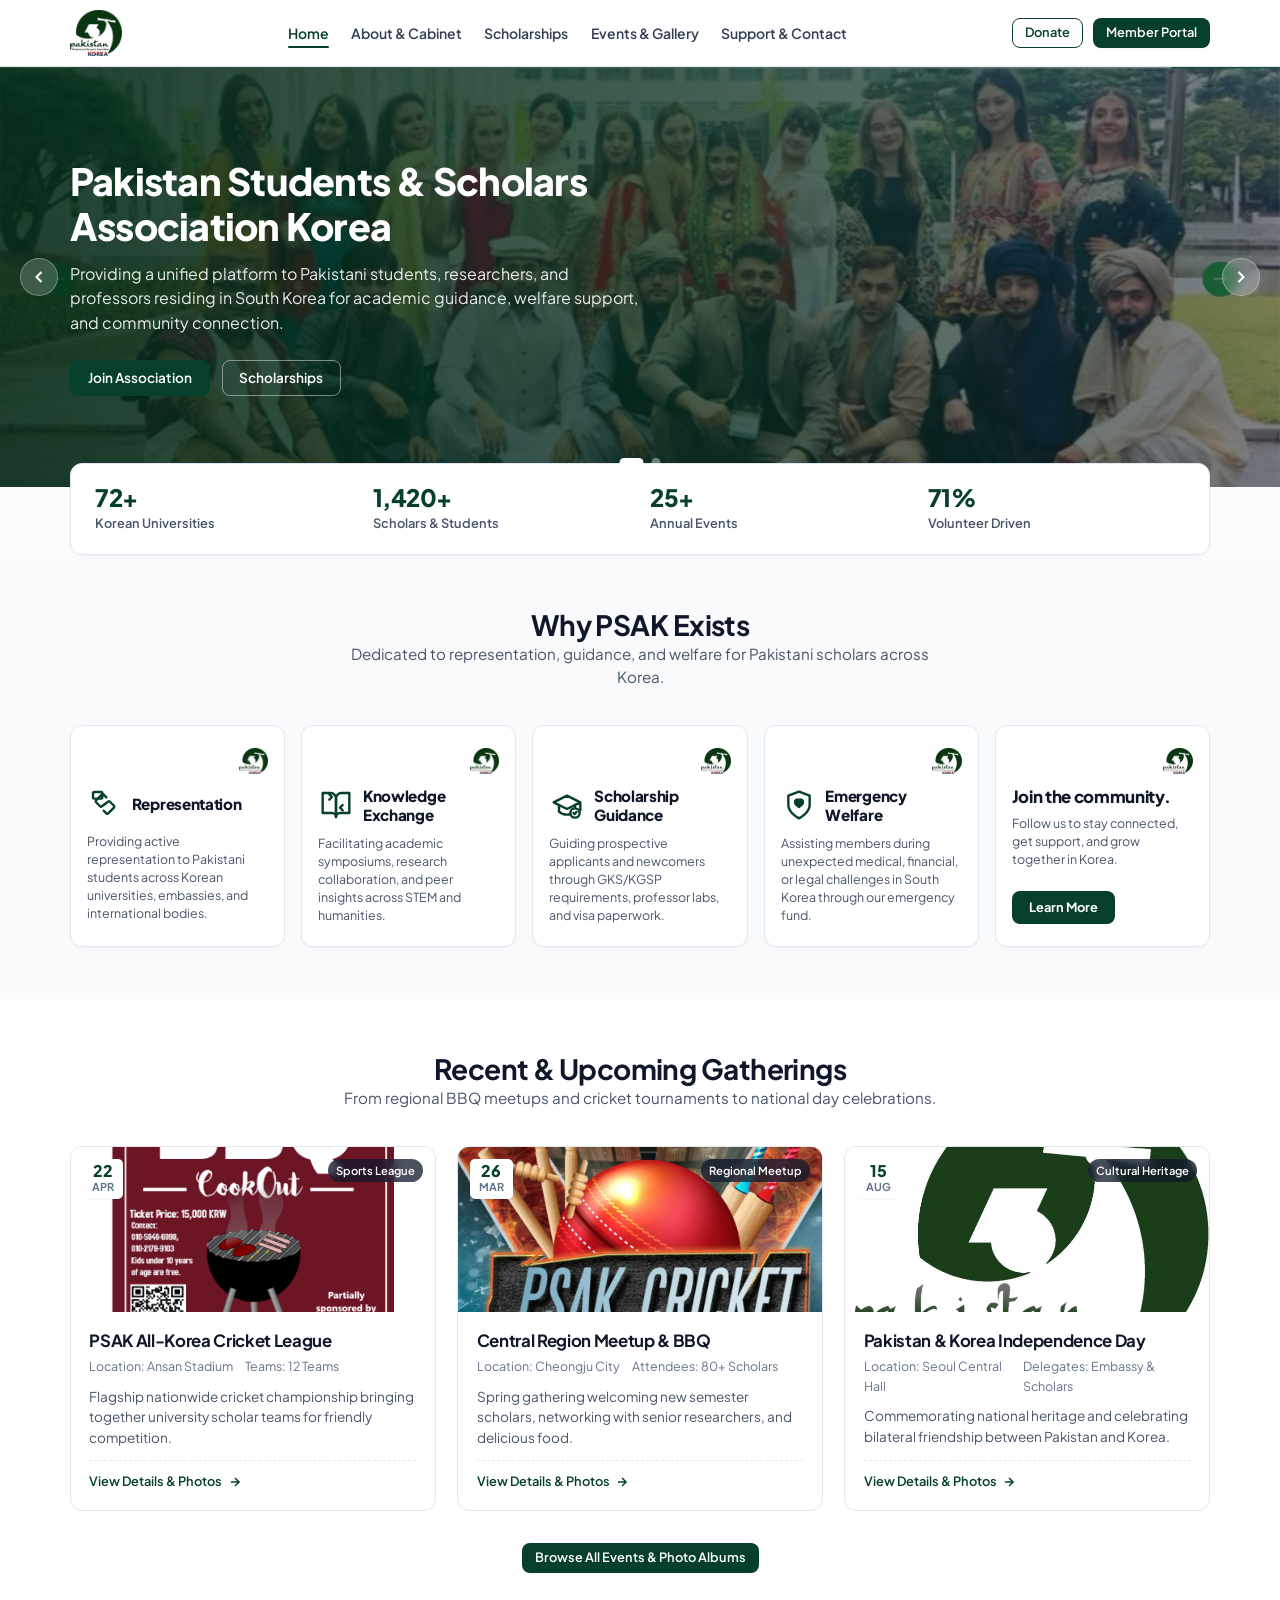
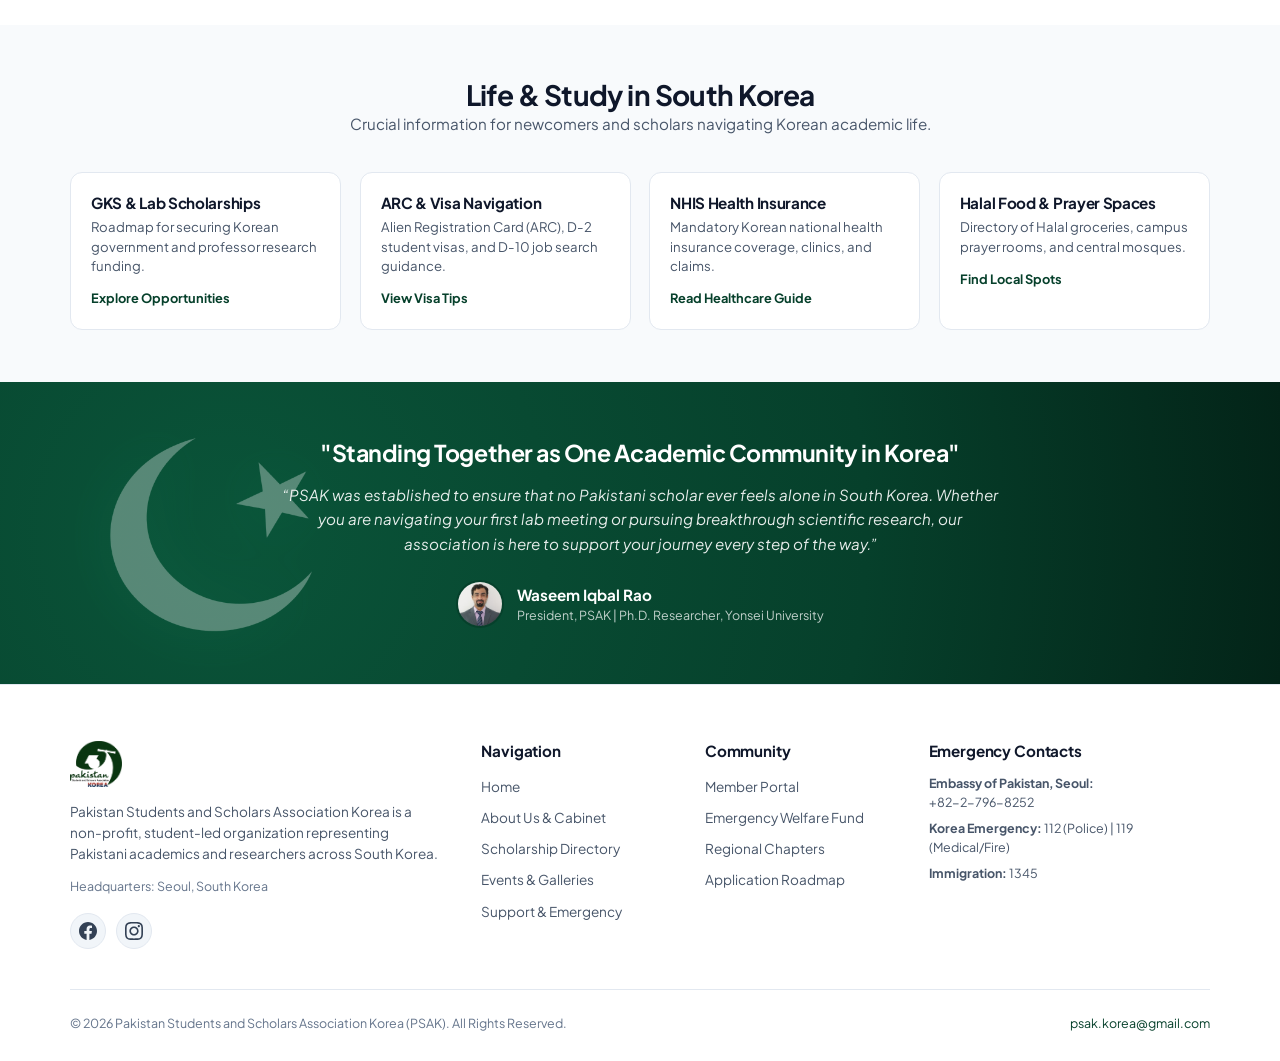
==== commit 9fb2b854: "Fix event popup close button with pixel-perfect centered vector icon and glassmorphic circular styli" ====
--- a/psak.site/index.html
+++ b/psak.site/index.html
@@ -524,7 +524,12 @@
         <img src="" alt="" id="eventModalCoverImg" class="event-modal-hero-bg">
         <div class="event-modal-header-top">
           <span class="event-modal-category" id="eventModalCategoryBadge">Event</span>
-          <button class="event-modal-close-btn" aria-label="Close Event Details">&times;</button>
+          <button class="event-modal-close-btn" aria-label="Close Event Details">
+            <svg width="14" height="14" viewBox="0 0 24 24" fill="none" stroke="currentColor" stroke-width="2.5" stroke-linecap="round" stroke-linejoin="round">
+              <line x1="18" y1="6" x2="6" y2="18"></line>
+              <line x1="6" y1="6" x2="18" y2="18"></line>
+            </svg>
+          </button>
         </div>
         <h2 class="event-modal-title" id="eventModalTitle">Event Title</h2>
         <div class="event-modal-meta-grid">
--- a/psak.site/assets/css/style.css
+++ b/psak.site/assets/css/style.css
@@ -657,9 +657,9 @@
 }
 
 .pillar-top-logo {
-  height: 28px;
+  height: 26px;
   width: auto;
-  margin: 0 auto 0.75rem auto;
+  margin: 0 0 0.75rem auto;
   display: block;
   object-fit: contain;
 }
@@ -1386,24 +1386,34 @@
 }
 
 .event-modal-close-btn {
-  background: rgba(255, 255, 255, 0.18);
-  border: 1px solid rgba(255, 255, 255, 0.28);
-  color: var(--white);
-  width: 34px;
-  height: 34px;
+  background: rgba(15, 23, 42, 0.55);
+  backdrop-filter: blur(8px);
+  -webkit-backdrop-filter: blur(8px);
+  border: 1px solid rgba(255, 255, 255, 0.35);
+  color: var(--white);
+  width: 36px;
+  height: 36px;
   border-radius: 50%;
   display: flex;
   align-items: center;
   justify-content: center;
-  font-size: 1.4rem;
-  line-height: 1;
+  padding: 0;
   cursor: pointer;
   transition: all var(--transition-fast);
+  box-shadow: 0 2px 8px rgba(0, 0, 0, 0.25);
+  flex-shrink: 0;
 }
 
 .event-modal-close-btn:hover {
-  background: rgba(255, 255, 255, 0.35);
-  transform: scale(1.06);
+  background: rgba(15, 23, 42, 0.85);
+  border-color: rgba(255, 255, 255, 0.7);
+  color: var(--white);
+  transform: scale(1.08);
+}
+
+.event-modal-close-btn svg {
+  display: block;
+  pointer-events: none;
 }
 
 .event-modal-title {
